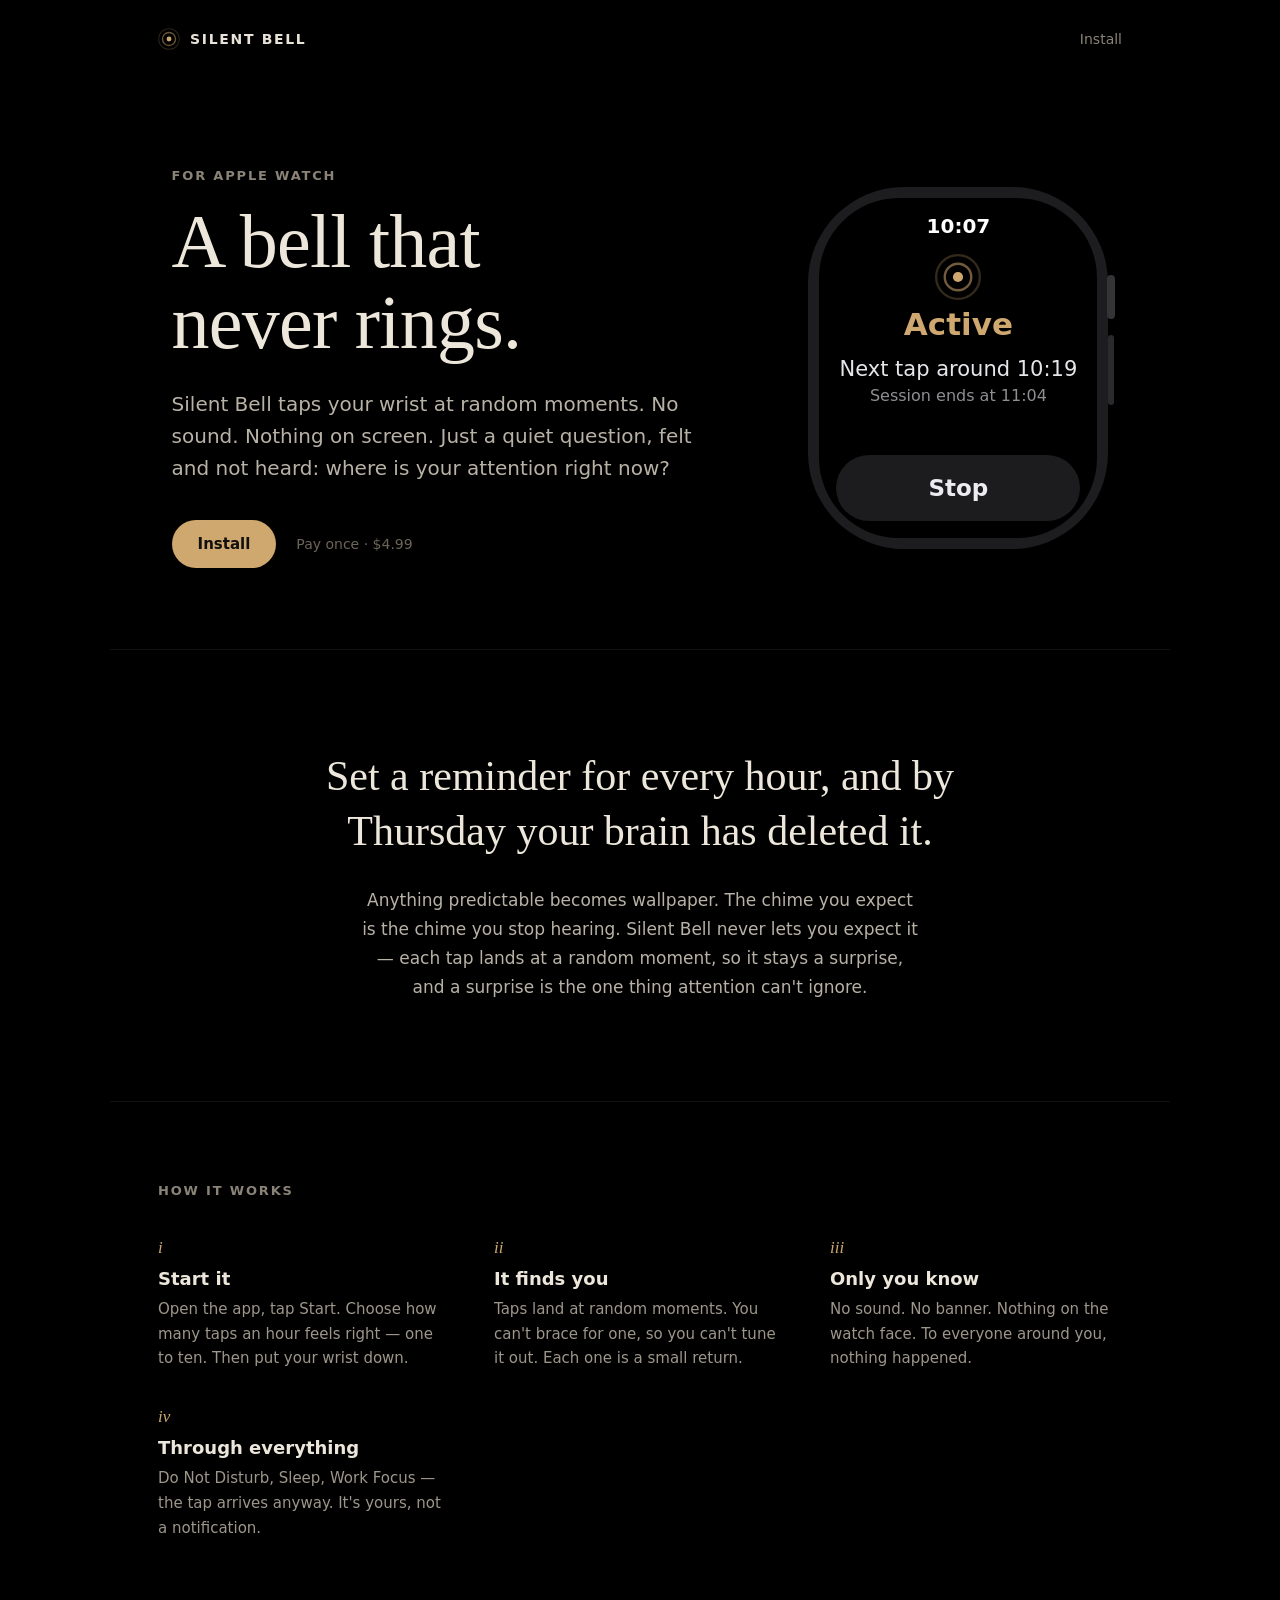
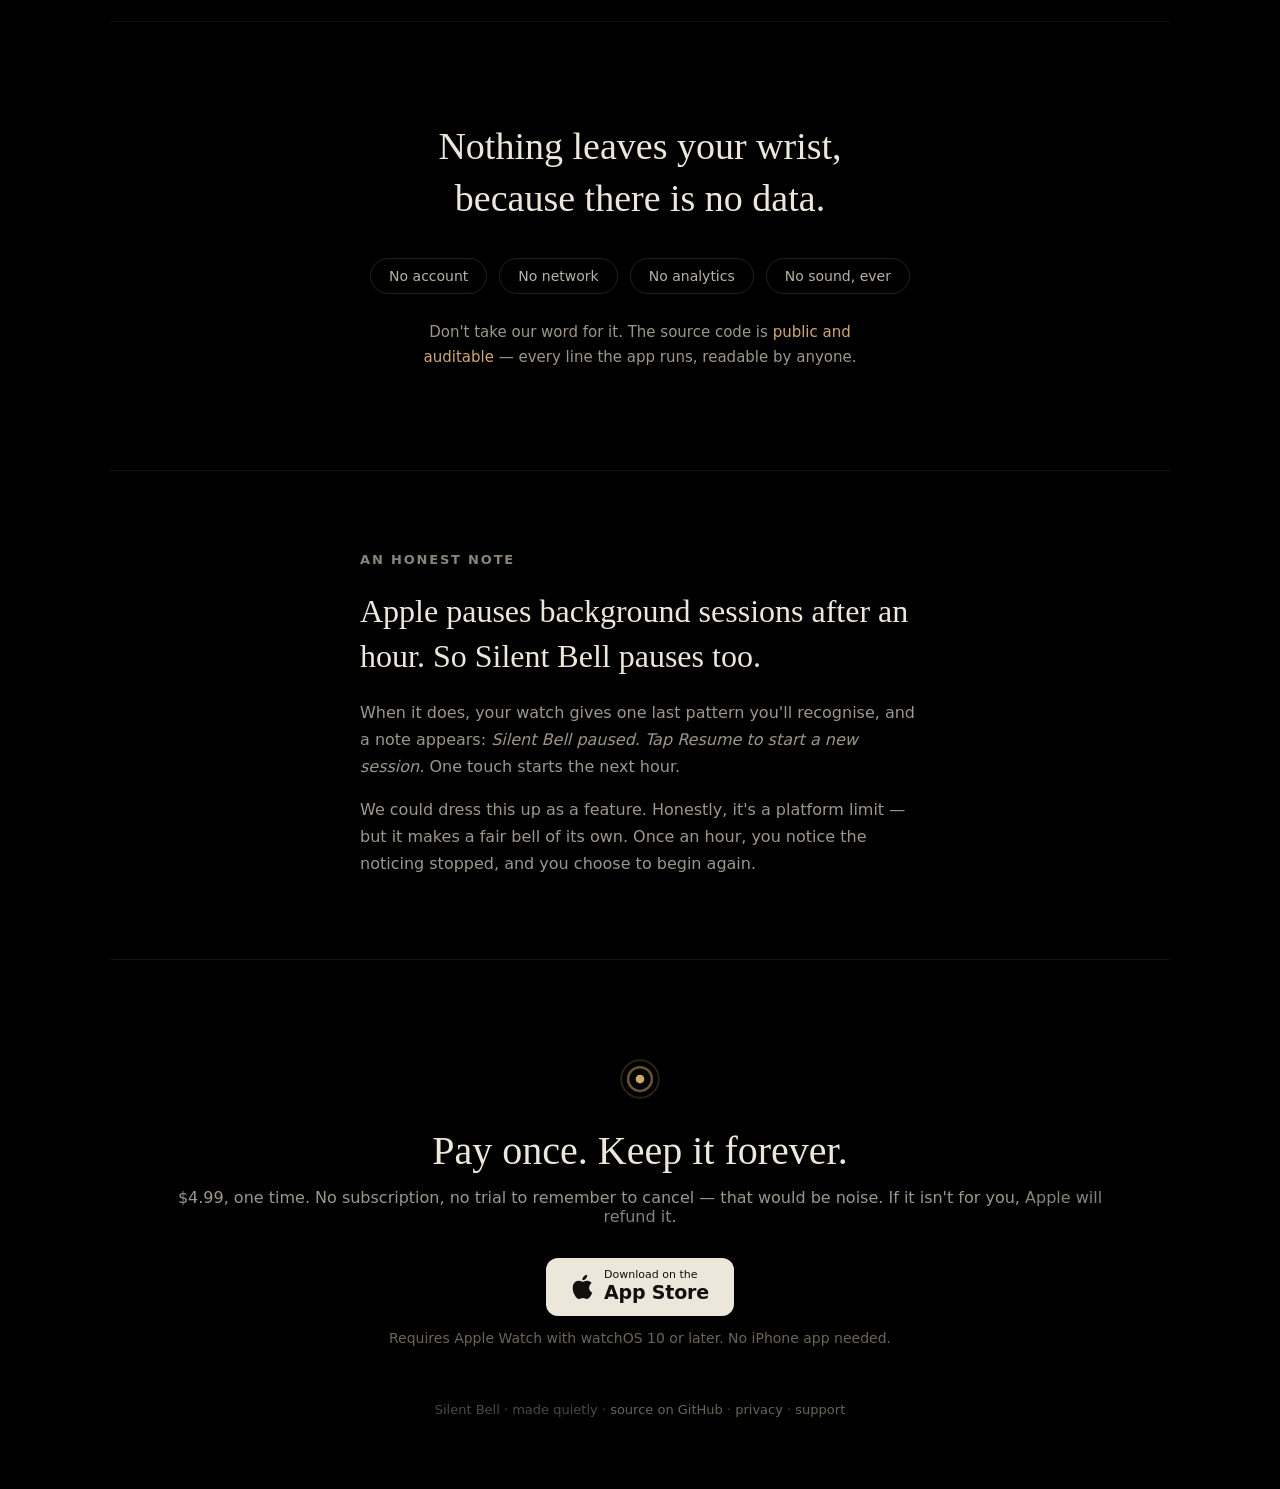
==== website/index.html @ d1b0d9ec "Present the app as shipping, and lead with Apple Watch Three changes to the landing page:  Lead with" ====
<!DOCTYPE html>
<html lang="en">
<head>
<meta charset="utf-8">
<meta name="viewport" content="width=device-width, initial-scale=1">
<title>Silent Bell — a bell that never rings, for Apple Watch</title>
<meta name="description" content="Silent Bell taps your wrist at random moments. No sound, nothing on screen — a quiet prompt to notice where your attention is. For Apple Watch. Pay once, $4.99.">
<link rel="canonical" href="https://silentbell.app/">

<!-- Social preview -->
<meta property="og:type" content="website">
<meta property="og:url" content="https://silentbell.app/">
<meta property="og:title" content="Silent Bell — a bell that never rings, for Apple Watch">
<meta property="og:description" content="Random, silent taps on your wrist. A mindfulness bell you feel instead of hear. For Apple Watch.">
<meta property="og:image" content="https://silentbell.app/og.png">
<meta name="twitter:card" content="summary_large_image">

<link rel="icon" href="favicon.svg" type="image/svg+xml">
<link rel="apple-touch-icon" href="apple-touch-icon.png">

<!-- Newsreader is self-hosted rather than loaded from Google Fonts: a page whose
     headline claim is "no network, no analytics" should not hand every visitor's
     IP address to a third party. -->
<link rel="stylesheet" href="fonts/newsreader.css">
<link rel="stylesheet" href="style.css">
</head>
<body>
<div style="min-height:100vh;background:#000;display:flex;flex-direction:column;align-items:center">

  <!-- Header -->
  <header class="wrap" style="padding:28px clamp(20px,5vw,48px);display:flex;align-items:center;justify-content:space-between">
    <div style="display:flex;align-items:center;gap:10px">
      <svg width="22" height="22" viewBox="0 0 64 64" aria-hidden="true">
        <circle cx="32" cy="32" r="7" fill="#CFA86F"></circle>
        <circle cx="32" cy="32" r="19" fill="none" stroke="#CFA86F" stroke-opacity="0.5" stroke-width="4"></circle>
        <circle cx="32" cy="32" r="30" fill="none" stroke="#CFA86F" stroke-opacity="0.2" stroke-width="3"></circle>
      </svg>
      <span style="font-size:14px;font-weight:600;letter-spacing:.12em;color:#E8E2D8">SILENT BELL</span>
    </div>
    <a href="https://apps.apple.com/app/id6795404742" style="font-size:14px;color:#8a8378">Install</a>
  </header>

  <!-- Hero -->
  <section class="wrap" style="padding:clamp(48px,10vh,110px) clamp(20px,5vw,48px) clamp(56px,9vh,96px);display:flex;flex-wrap:wrap;align-items:center;gap:clamp(40px,6vw,80px);justify-content:center">
    <div style="flex:1 1 380px;max-width:560px">
      <div class="eyebrow" style="margin-bottom:18px">FOR APPLE WATCH</div>
      <h1 style="margin:0;font-weight:300;font-size:clamp(42px,6.4vw,76px);line-height:1.06;letter-spacing:-0.01em;color:#EDE7DB;text-wrap:balance">A bell that never rings.</h1>
      <p style="margin:26px 0 0;font-size:clamp(17px,1.8vw,20px);line-height:1.6;max-width:44ch;color:#B8B2A6">Silent Bell taps your wrist at random moments. No sound. Nothing on screen. Just a quiet question, felt and not heard: where is your attention right now?</p>
      <div style="display:flex;align-items:center;gap:20px;margin-top:36px;flex-wrap:wrap">
        <a href="https://apps.apple.com/app/id6795404742" style="display:inline-flex;align-items:center;height:48px;padding:0 26px;border-radius:24px;background:#CFA86F;color:#12100e;font-size:15px;font-weight:600">Install</a>
        <span style="font-size:14px;color:#6b6558">Pay once · $4.99</span>
      </div>
    </div>

    <!-- Watch mockup. Text matches the shipping app exactly. -->
    <div style="flex:0 0 auto">
      <div style="position:relative;background:#1d1d20;border-radius:96px;padding:11px;box-shadow:0 30px 80px rgba(0,0,0,.7)">
        <div style="position:absolute;right:-7px;top:88px;width:8px;height:44px;border-radius:4px;background:#343437"></div>
        <div style="position:absolute;right:-6px;top:148px;width:6px;height:70px;border-radius:3px;background:#2a2a2d"></div>
        <div style="width:278px;height:340px;background:#000;border-radius:80px;overflow:hidden;display:flex;flex-direction:column;align-items:center;padding:16px 17px 17px;box-sizing:border-box">
          <div style="font-size:20px;font-weight:600;color:#fff">10:07</div>
          <svg width="50" height="50" viewBox="0 0 64 64" style="margin-top:14px" aria-hidden="true">
            <circle cx="32" cy="32" r="6.5" fill="#CFA86F"></circle>
            <circle cx="32" cy="32" r="17" fill="none" stroke="#CFA86F" stroke-opacity="0.55" stroke-width="3"></circle>
            <circle cx="32" cy="32" r="28" fill="none" stroke="#CFA86F" stroke-opacity="0.25" stroke-width="3"></circle>
          </svg>
          <div style="font-size:31px;font-weight:600;color:#CFA86F;margin-top:4px">Active</div>
          <div style="font-size:21px;color:#E5E5EA;margin-top:15px">Next tap around 10:19</div>
          <div style="font-size:16px;color:#8E8E93;margin-top:5px">Session ends at 11:04</div>
          <div style="flex:1"></div>
          <div style="width:100%;height:66px;border-radius:33px;background:#1C1C1E;color:#EBEBF0;display:flex;align-items:center;justify-content:center;font-size:23px;font-weight:600">Stop</div>
        </div>
      </div>
    </div>
  </section>

  <!-- The problem -->
  <section class="wrap rule" style="padding:clamp(64px,11vh,120px) clamp(20px,5vw,48px)">
    <div style="max-width:640px;margin:0 auto;text-align:center">
      <p class="serif" style="margin:0;font-weight:300;font-size:clamp(28px,3.6vw,42px);line-height:1.3;color:#EDE7DB;text-wrap:balance">Set a reminder for every hour, and by Thursday your brain has deleted it.</p>
      <p style="margin:28px auto 0;font-size:17px;line-height:1.7;max-width:52ch;color:#B8B2A6">Anything predictable becomes wallpaper. The chime you expect is the chime you stop hearing. Silent Bell never lets you expect it — each tap lands at a random moment, so it stays a surprise, and a surprise is the one thing attention can't ignore.</p>
    </div>
  </section>

  <!-- How it works -->
  <section class="wrap rule" style="padding:clamp(56px,9vh,100px) clamp(20px,5vw,48px)">
    <div class="eyebrow" style="margin-bottom:40px">HOW IT WORKS</div>
    <div style="display:grid;grid-template-columns:repeat(auto-fit,minmax(210px,1fr));gap:36px 44px">
      <div>
        <div class="beat-n">i</div>
        <div class="beat-t">Start it</div>
        <div class="beat-d">Open the app, tap Start. Choose how many taps an hour feels right — one to ten. Then put your wrist down.</div>
      </div>
      <div>
        <div class="beat-n">ii</div>
        <div class="beat-t">It finds you</div>
        <div class="beat-d">Taps land at random moments. You can't brace for one, so you can't tune it out. Each one is a small return.</div>
      </div>
      <div>
        <div class="beat-n">iii</div>
        <div class="beat-t">Only you know</div>
        <div class="beat-d">No sound. No banner. Nothing on the watch face. To everyone around you, nothing happened.</div>
      </div>
      <div>
        <div class="beat-n">iv</div>
        <div class="beat-t">Through everything</div>
        <div class="beat-d">Do Not Disturb, Sleep, Work Focus — the tap arrives anyway. It's yours, not a notification.</div>
      </div>
    </div>
  </section>

  <!-- Privacy -->
  <section class="wrap rule" style="padding:clamp(64px,11vh,120px) clamp(20px,5vw,48px)">
    <div style="max-width:620px;margin:0 auto;text-align:center">
      <p class="serif" style="margin:0;font-weight:300;font-size:clamp(26px,3.2vw,38px);line-height:1.35;color:#EDE7DB;text-wrap:balance">Nothing leaves your wrist, because there is no data.</p>
      <div style="display:flex;flex-wrap:wrap;justify-content:center;gap:12px;margin-top:34px">
        <span class="pill">No account</span>
        <span class="pill">No network</span>
        <span class="pill">No analytics</span>
        <span class="pill">No sound, ever</span>
      </div>
      <p style="margin:26px auto 0;font-size:15px;line-height:1.7;color:#9d968a;max-width:48ch">Don't take our word for it. The source code is <a href="https://github.com/jakublipinski/Silent-Bell">public and auditable</a> — every line the app runs, readable by anyone.</p>
    </div>
  </section>

  <!-- An honest note -->
  <section class="wrap rule" style="padding:clamp(56px,9vh,100px) clamp(20px,5vw,48px)">
    <div style="max-width:560px;margin:0 auto">
      <div class="eyebrow">AN HONEST NOTE</div>
      <p class="serif" style="margin:22px 0 0;font-weight:300;font-size:clamp(24px,2.8vw,32px);line-height:1.4;color:#EDE7DB">Apple pauses background sessions after an hour. So Silent Bell pauses too.</p>
      <p style="margin:20px 0 0;font-size:16px;line-height:1.7;color:#9d968a">When it does, your watch gives one last pattern you'll recognise, and a note appears: <em>Silent Bell paused. Tap Resume to start a new session.</em> One touch starts the next hour.</p>
      <p style="margin:16px 0 0;font-size:16px;line-height:1.7;color:#9d968a">We could dress this up as a feature. Honestly, it's a platform limit — but it makes a fair bell of its own. Once an hour, you notice the noticing stopped, and you choose to begin again.</p>
    </div>
  </section>

  <!-- Get it -->
  <section id="get" class="wrap rule" style="padding:clamp(64px,11vh,120px) clamp(20px,5vw,48px) clamp(48px,8vh,80px);text-align:center">
    <svg width="40" height="40" viewBox="0 0 64 64" aria-hidden="true">
      <circle cx="32" cy="32" r="7" fill="#CFA86F"></circle>
      <circle cx="32" cy="32" r="19" fill="none" stroke="#CFA86F" stroke-opacity="0.5" stroke-width="4"></circle>
      <circle cx="32" cy="32" r="30" fill="none" stroke="#CFA86F" stroke-opacity="0.2" stroke-width="3"></circle>
    </svg>
    <p class="serif" style="margin:24px 0 0;font-weight:300;font-size:clamp(28px,3.4vw,40px);color:#EDE7DB">Pay once. Keep it forever.</p>
    <p style="margin:14px 0 0;font-size:16px;color:#9d968a">$4.99, one time. No subscription, no trial to remember to cancel — that would be noise. If it isn't for you, <a href="support.html#refund" style="color:#8a8378">Apple will refund it</a>.</p>
    <div style="display:flex;flex-direction:column;align-items:center;gap:14px;margin-top:32px">
      <a href="https://apps.apple.com/app/id6795404742" aria-label="Download on the App Store" style="display:inline-flex;align-items:center;gap:11px;height:56px;padding:0 24px;border-radius:12px;background:#EDE7DB;color:#12100e;border:1px solid rgba(232,226,216,.10)">
        <svg width="22" height="26" viewBox="0 0 22 26" aria-hidden="true"><path d="M18.1 13.7c0-3 2.5-4.5 2.6-4.6-1.4-2.1-3.6-2.4-4.4-2.4-1.9-.2-3.7 1.1-4.6 1.1-.9 0-2.4-1.1-4-1-2 0-3.9 1.2-5 3-2.1 3.7-.5 9.1 1.5 12.1 1 1.5 2.2 3.1 3.8 3 1.5-.1 2.1-1 3.9-1s2.3 1 4 1c1.6 0 2.7-1.5 3.7-2.9 1.2-1.7 1.6-3.3 1.7-3.4-.1-.1-3.2-1.3-3.2-4.9zM15 4.6c.8-1 1.4-2.4 1.2-3.8-1.2 0-2.7.8-3.5 1.8-.8.9-1.5 2.3-1.3 3.7 1.4.1 2.8-.7 3.6-1.7z" fill="#12100e"></path></svg>
        <span style="display:flex;flex-direction:column;align-items:flex-start;line-height:1.15"><span style="font-size:11px">Download on the</span><span style="font-size:19px;font-weight:600;letter-spacing:-.01em">App Store</span></span>
      </a>
      <span style="font-size:14px;color:#6b6558">Requires Apple Watch with watchOS 10 or later. No iPhone app needed.</span>
    </div>
    <p style="margin:56px 0 0;font-size:13px;color:#4f4a41">
      Silent Bell · made quietly ·
      <a href="https://github.com/jakublipinski/Silent-Bell" style="color:#6b6558">source on GitHub</a> ·
      <a href="privacy.html" style="color:#6b6558">privacy</a> ·
      <a href="support.html" style="color:#6b6558">support</a>
    </p>
  </section>

</div>
</body>
</html>
---- website/fonts/newsreader.css ----
@font-face {
  font-family: 'Newsreader';
  font-style: italic;
  font-weight: 300 400;
  font-display: swap;
  src: url(fonts/newsreader-italic.woff2) format('woff2');
  unicode-range: U+0000-00FF, U+0131, U+0152-0153, U+02BB-02BC, U+02C6, U+02DA, U+02DC, U+0304, U+0308, U+0329, U+2000-206F, U+20AC, U+2122, U+2191, U+2193, U+2212, U+2215, U+FEFF, U+FFFD;
}
@font-face {
  font-family: 'Newsreader';
  font-style: normal;
  font-weight: 300 500;
  font-display: swap;
  src: url(fonts/newsreader-normal.woff2) format('woff2');
  unicode-range: U+0000-00FF, U+0131, U+0152-0153, U+02BB-02BC, U+02C6, U+02DA, U+02DC, U+0304, U+0308, U+0329, U+2000-206F, U+20AC, U+2122, U+2191, U+2193, U+2212, U+2215, U+FEFF, U+FFFD;
}
---- website/style.css ----
/* Silent Bell — shared styles.
   Newsreader is self-hosted (see fonts/newsreader.css): a site whose claim is
   "no network, no analytics" should not hand every visitor's IP to a third party.
   This stylesheet plus that font file are the only assets the pages request. */

body {
  margin: 0;
  background: #000;
  font-family: -apple-system, 'Helvetica Neue', system-ui, sans-serif;
  color: #B8B2A6;
  -webkit-font-smoothing: antialiased;
}
a { color: #CFA86F; text-decoration: none; }
a:hover { color: #E0BD88; }
::selection { background: rgba(207,168,111,.25); }
:focus-visible { outline: 2px solid #CFA86F; outline-offset: 3px; border-radius: 4px; }

h1, .serif { font-family: 'Newsreader', ui-serif, Georgia, serif; }
.rule { border-top: 1px solid rgba(232,226,216,.08); }
.wrap { width: 100%; max-width: 1060px; box-sizing: border-box; }
.pill {
  font-size: 14px; color: #B8B2A6;
  border: 1px solid rgba(232,226,216,.14);
  border-radius: 20px; padding: 9px 18px;
}
.eyebrow { font-size: 13px; font-weight: 600; letter-spacing: .14em; color: #8a8378; }
.beat-n { font-family: 'Newsreader', ui-serif, Georgia, serif; font-style: italic; font-size: 17px; color: #CFA86F; }
.beat-t { font-size: 18px; font-weight: 600; color: #EDE7DB; margin-top: 10px; }
.beat-d { font-size: 15px; line-height: 1.65; color: #9d968a; margin-top: 8px; }

/* Text pages (privacy, support) */
.prose { max-width: 62ch; margin: 0 auto; padding: 0 clamp(20px,5vw,48px) clamp(64px,10vh,110px); }
.prose h1 {
  font-weight: 300; font-size: clamp(34px,5vw,52px); line-height: 1.1;
  color: #EDE7DB; margin: clamp(24px,5vh,48px) 0 0;
}
.prose h2 {
  font-size: 17px; font-weight: 600; color: #EDE7DB;
  margin: 38px 0 0;
  /* Linked-to headings (e.g. support.html#refund) shouldn't sit flush
     against the top of the viewport. */
  scroll-margin-top: 24px;
}
.prose p, .prose li { font-size: 16px; line-height: 1.7; color: #B8B2A6; }
.prose p { margin: 14px 0 0; }
.prose ul, .prose ol { margin: 12px 0 0; padding-left: 20px; }
.prose li { margin: 6px 0; }
.prose .lede { font-size: 19px; color: #EDE7DB; margin-top: 20px; }
.prose .meta { font-size: 13px; color: #4f4a41; margin-top: 48px; }
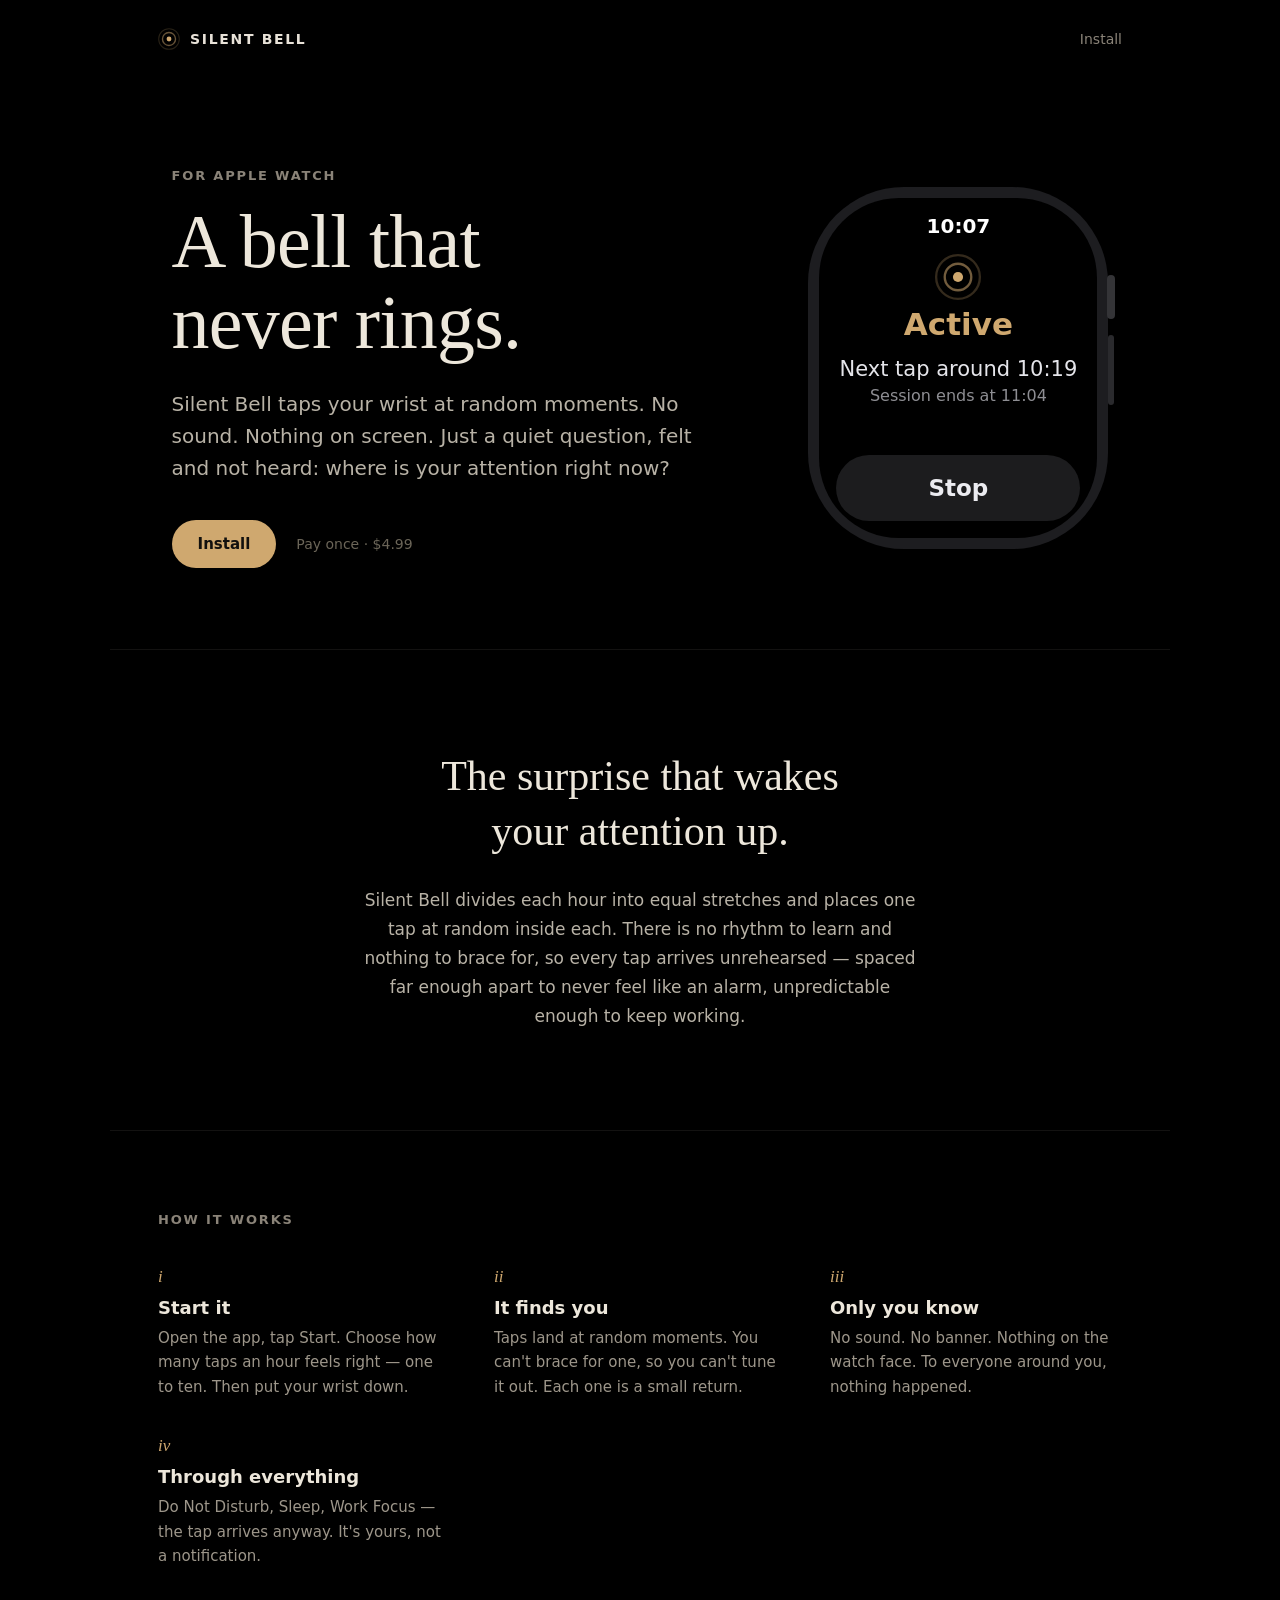
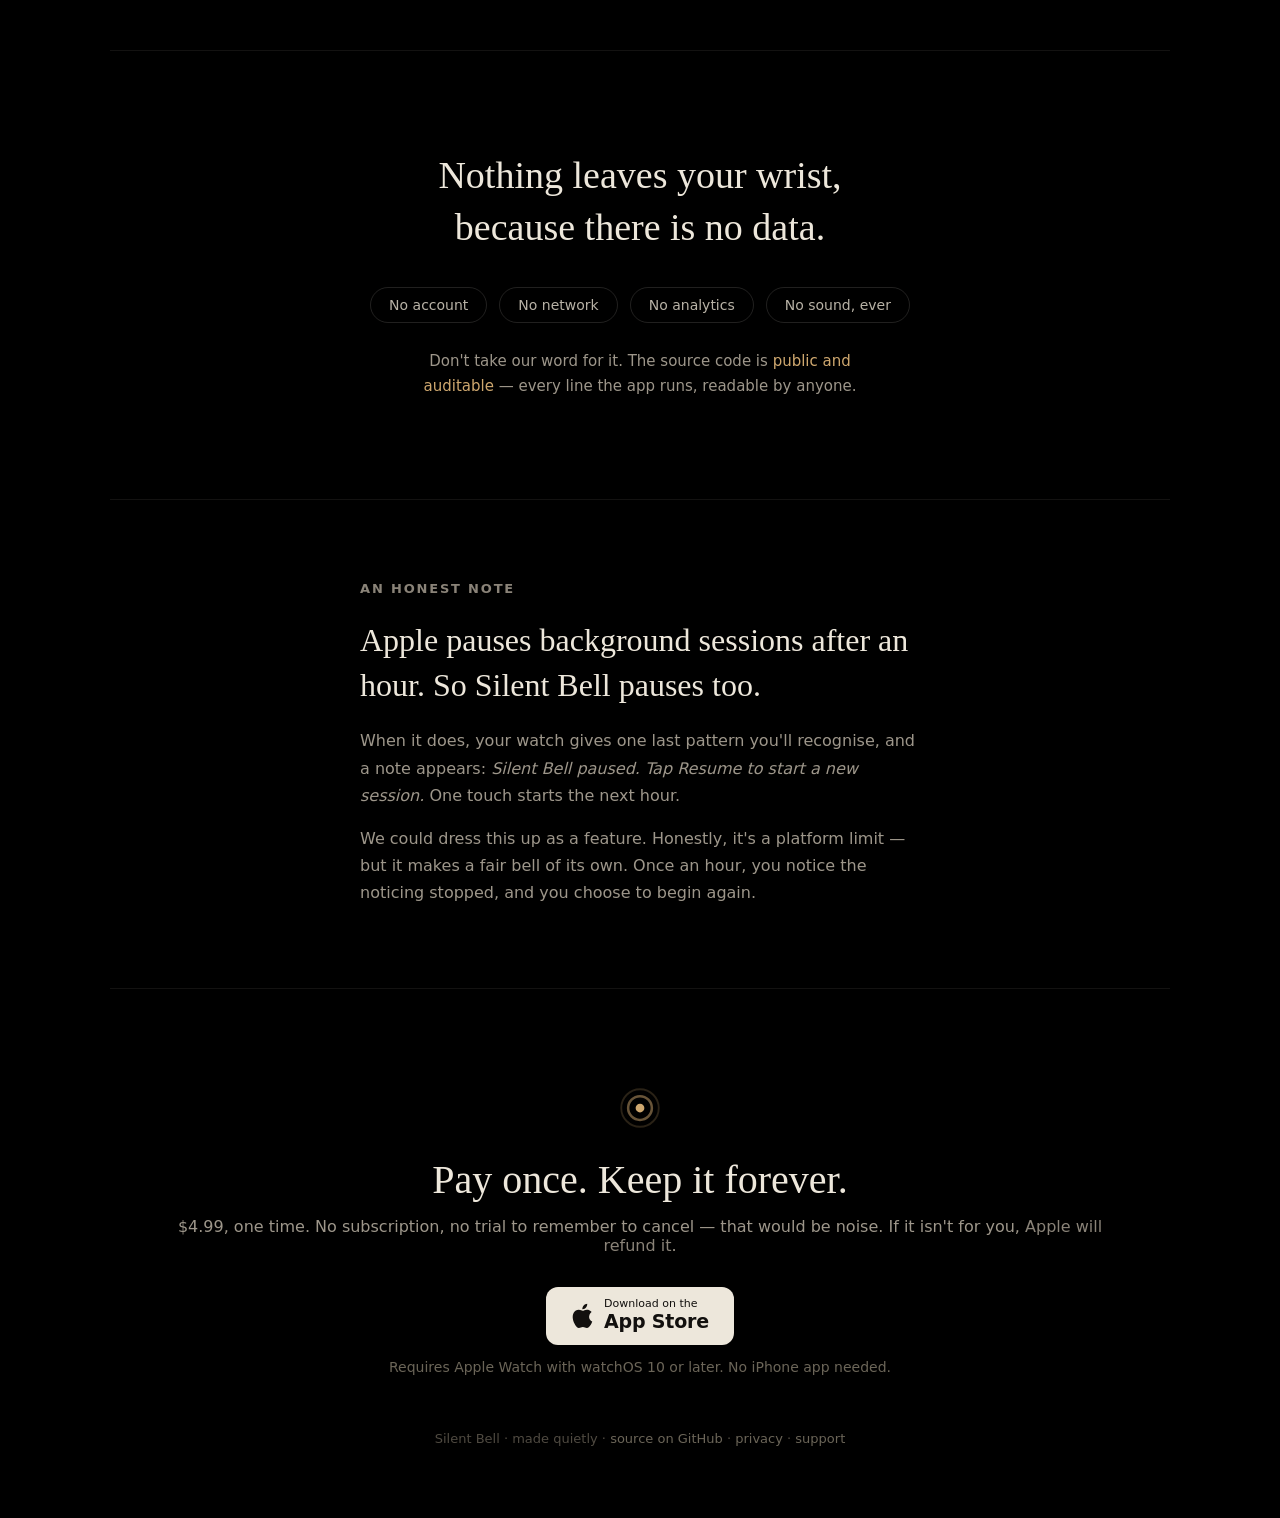
==== commit 2ee27be2: "Lead the randomness section with what the app does, not what fails The section's headline is the sec" ====
--- a/website/index.html
+++ b/website/index.html
@@ -74,11 +74,11 @@
     </div>
   </section>
 
-  <!-- The problem -->
+  <!-- Why random -->
   <section class="wrap rule" style="padding:clamp(64px,11vh,120px) clamp(20px,5vw,48px)">
     <div style="max-width:640px;margin:0 auto;text-align:center">
-      <p class="serif" style="margin:0;font-weight:300;font-size:clamp(28px,3.6vw,42px);line-height:1.3;color:#EDE7DB;text-wrap:balance">Set a reminder for every hour, and by Thursday your brain has deleted it.</p>
-      <p style="margin:28px auto 0;font-size:17px;line-height:1.7;max-width:52ch;color:#B8B2A6">Anything predictable becomes wallpaper. The chime you expect is the chime you stop hearing. Silent Bell never lets you expect it — each tap lands at a random moment, so it stays a surprise, and a surprise is the one thing attention can't ignore.</p>
+      <p class="serif" style="margin:0;font-weight:300;font-size:clamp(28px,3.6vw,42px);line-height:1.3;color:#EDE7DB;text-wrap:balance">The surprise that wakes your attention up.</p>
+      <p style="margin:28px auto 0;font-size:17px;line-height:1.7;max-width:52ch;color:#B8B2A6">Silent Bell divides each hour into equal stretches and places one tap at random inside each. There is no rhythm to learn and nothing to brace for, so every tap arrives unrehearsed — spaced far enough apart to never feel like an alarm, unpredictable enough to keep working.</p>
     </div>
   </section>
 
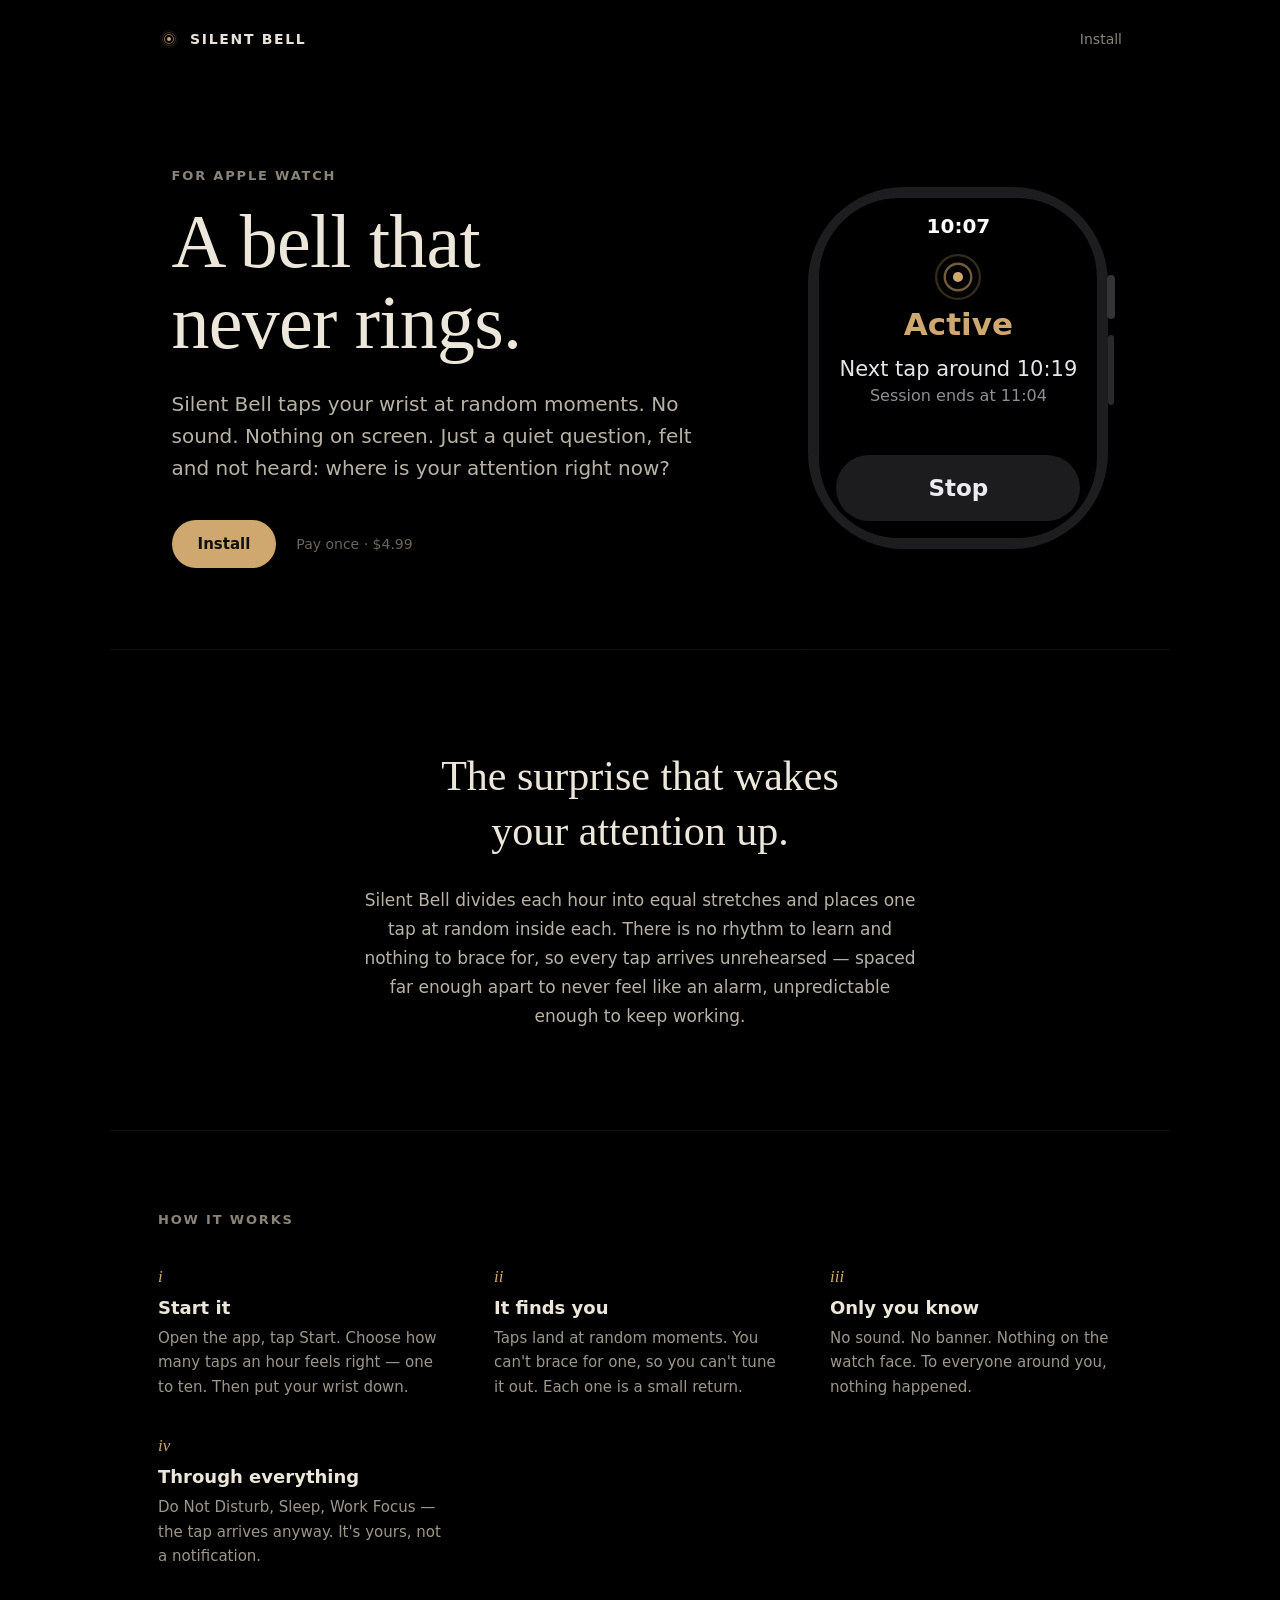
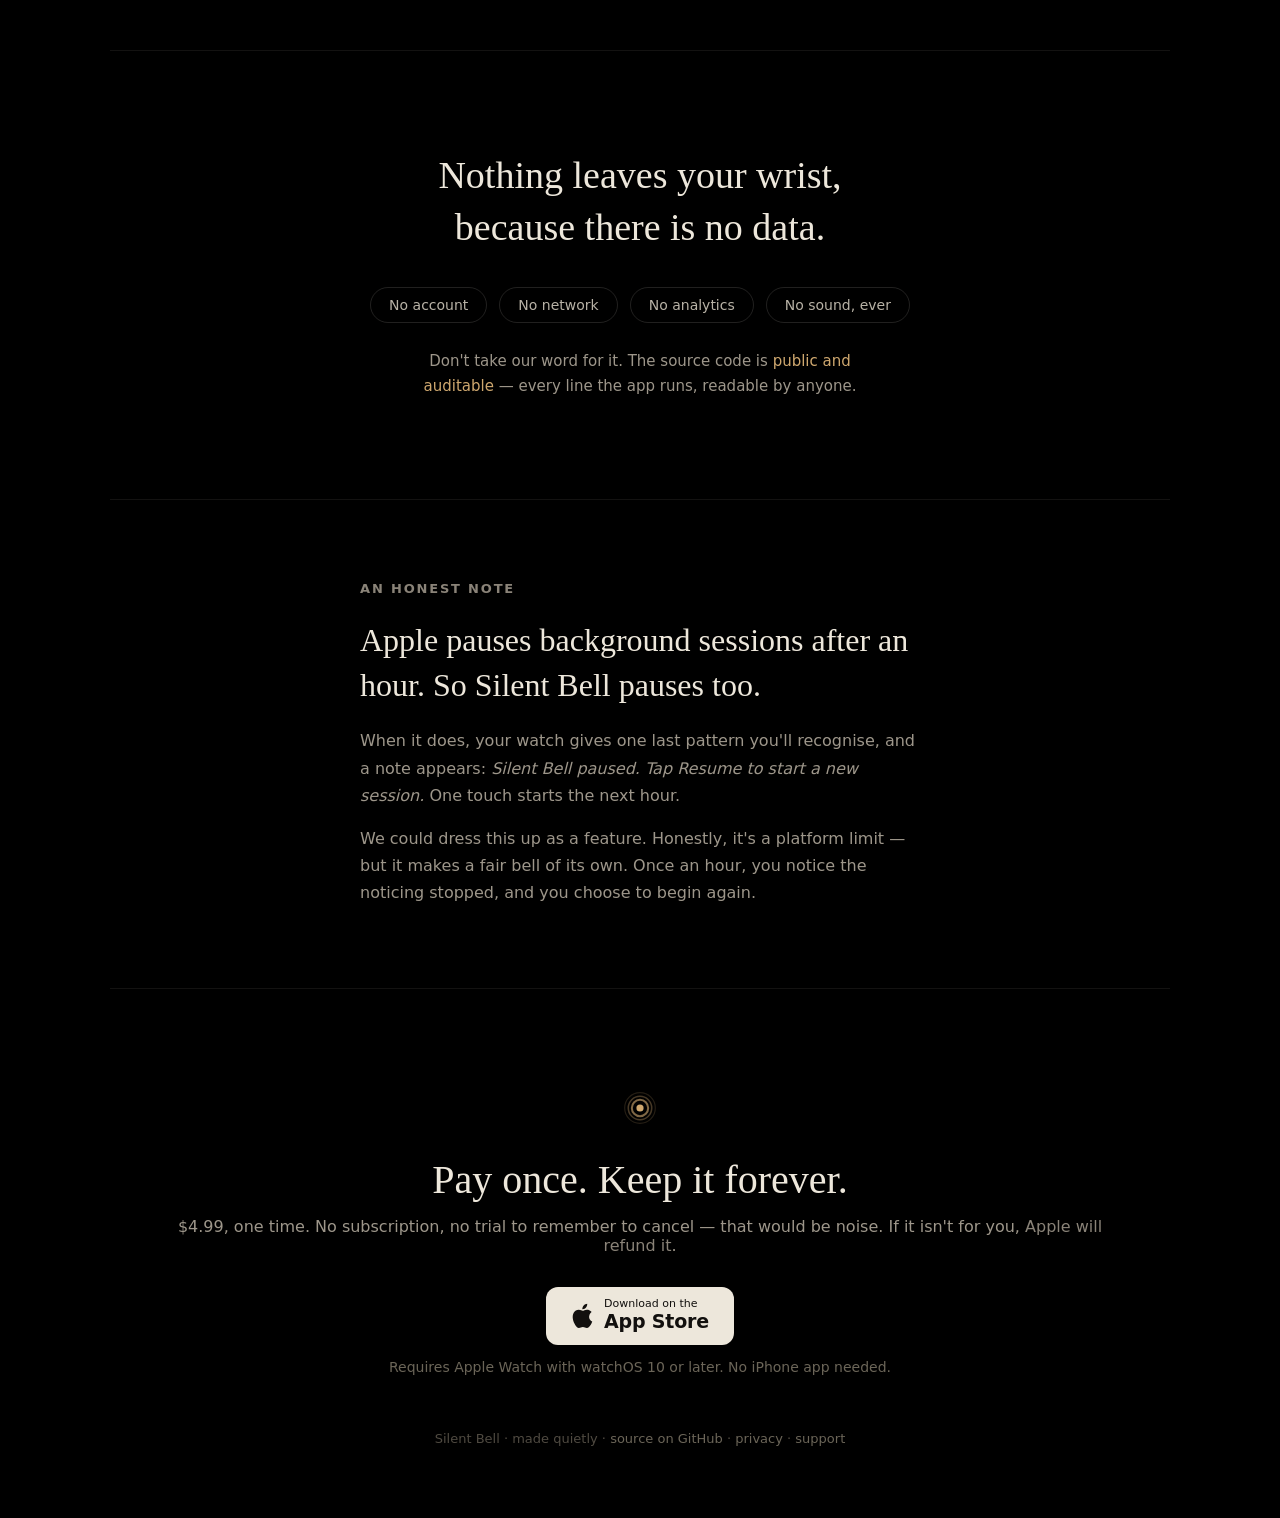
==== commit 81ac91fb: "Redraw the app icon with depth, and match it across the site App Review rejected twice under 2.3.8, " ====
--- a/website/index.html
+++ b/website/index.html
@@ -31,9 +31,10 @@
   <header class="wrap" style="padding:28px clamp(20px,5vw,48px);display:flex;align-items:center;justify-content:space-between">
     <div style="display:flex;align-items:center;gap:10px">
       <svg width="22" height="22" viewBox="0 0 64 64" aria-hidden="true">
-        <circle cx="32" cy="32" r="7" fill="#CFA86F"></circle>
-        <circle cx="32" cy="32" r="19" fill="none" stroke="#CFA86F" stroke-opacity="0.5" stroke-width="4"></circle>
-        <circle cx="32" cy="32" r="30" fill="none" stroke="#CFA86F" stroke-opacity="0.2" stroke-width="3"></circle>
+        <circle cx="32" cy="32" r="24.5" fill="none" stroke="#CFA86F" stroke-opacity="0.18" stroke-width="1.88"></circle>
+        <circle cx="32" cy="32" r="18.75" fill="none" stroke="#CFA86F" stroke-opacity="0.34" stroke-width="2.5"></circle>
+        <circle cx="32" cy="32" r="13.1" fill="none" stroke="#CFA86F" stroke-opacity="0.62" stroke-width="3.25"></circle>
+        <circle cx="32" cy="32" r="5.75" fill="#CFA86F"></circle>
       </svg>
       <span style="font-size:14px;font-weight:600;letter-spacing:.12em;color:#E8E2D8">SILENT BELL</span>
     </div>
@@ -136,9 +137,10 @@
   <!-- Get it -->
   <section id="get" class="wrap rule" style="padding:clamp(64px,11vh,120px) clamp(20px,5vw,48px) clamp(48px,8vh,80px);text-align:center">
     <svg width="40" height="40" viewBox="0 0 64 64" aria-hidden="true">
-      <circle cx="32" cy="32" r="7" fill="#CFA86F"></circle>
-      <circle cx="32" cy="32" r="19" fill="none" stroke="#CFA86F" stroke-opacity="0.5" stroke-width="4"></circle>
-      <circle cx="32" cy="32" r="30" fill="none" stroke="#CFA86F" stroke-opacity="0.2" stroke-width="3"></circle>
+      <circle cx="32" cy="32" r="24.5" fill="none" stroke="#CFA86F" stroke-opacity="0.18" stroke-width="1.88"></circle>
+      <circle cx="32" cy="32" r="18.75" fill="none" stroke="#CFA86F" stroke-opacity="0.34" stroke-width="2.5"></circle>
+      <circle cx="32" cy="32" r="13.1" fill="none" stroke="#CFA86F" stroke-opacity="0.62" stroke-width="3.25"></circle>
+      <circle cx="32" cy="32" r="5.75" fill="#CFA86F"></circle>
     </svg>
     <p class="serif" style="margin:24px 0 0;font-weight:300;font-size:clamp(28px,3.4vw,40px);color:#EDE7DB">Pay once. Keep it forever.</p>
     <p style="margin:14px 0 0;font-size:16px;color:#9d968a">$4.99, one time. No subscription, no trial to remember to cancel — that would be noise. If it isn't for you, <a href="support.html#refund" style="color:#8a8378">Apple will refund it</a>.</p>
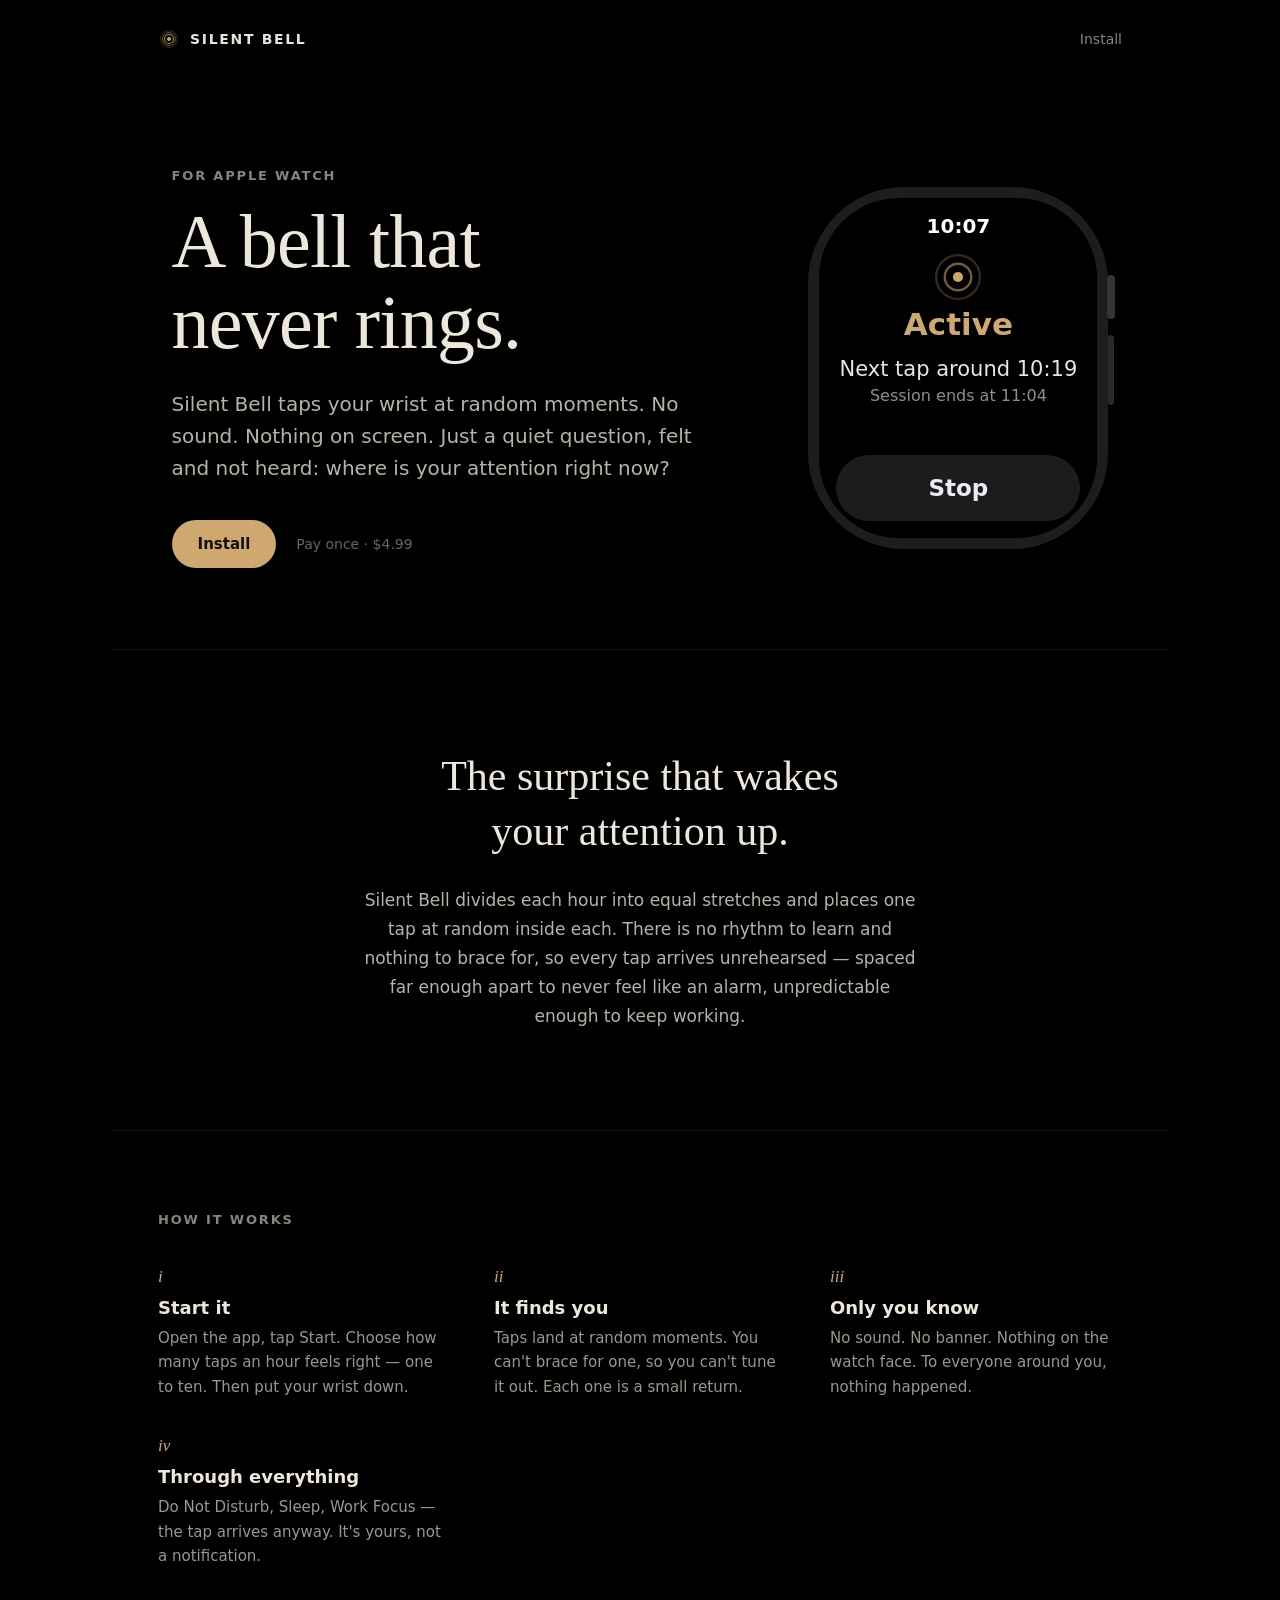
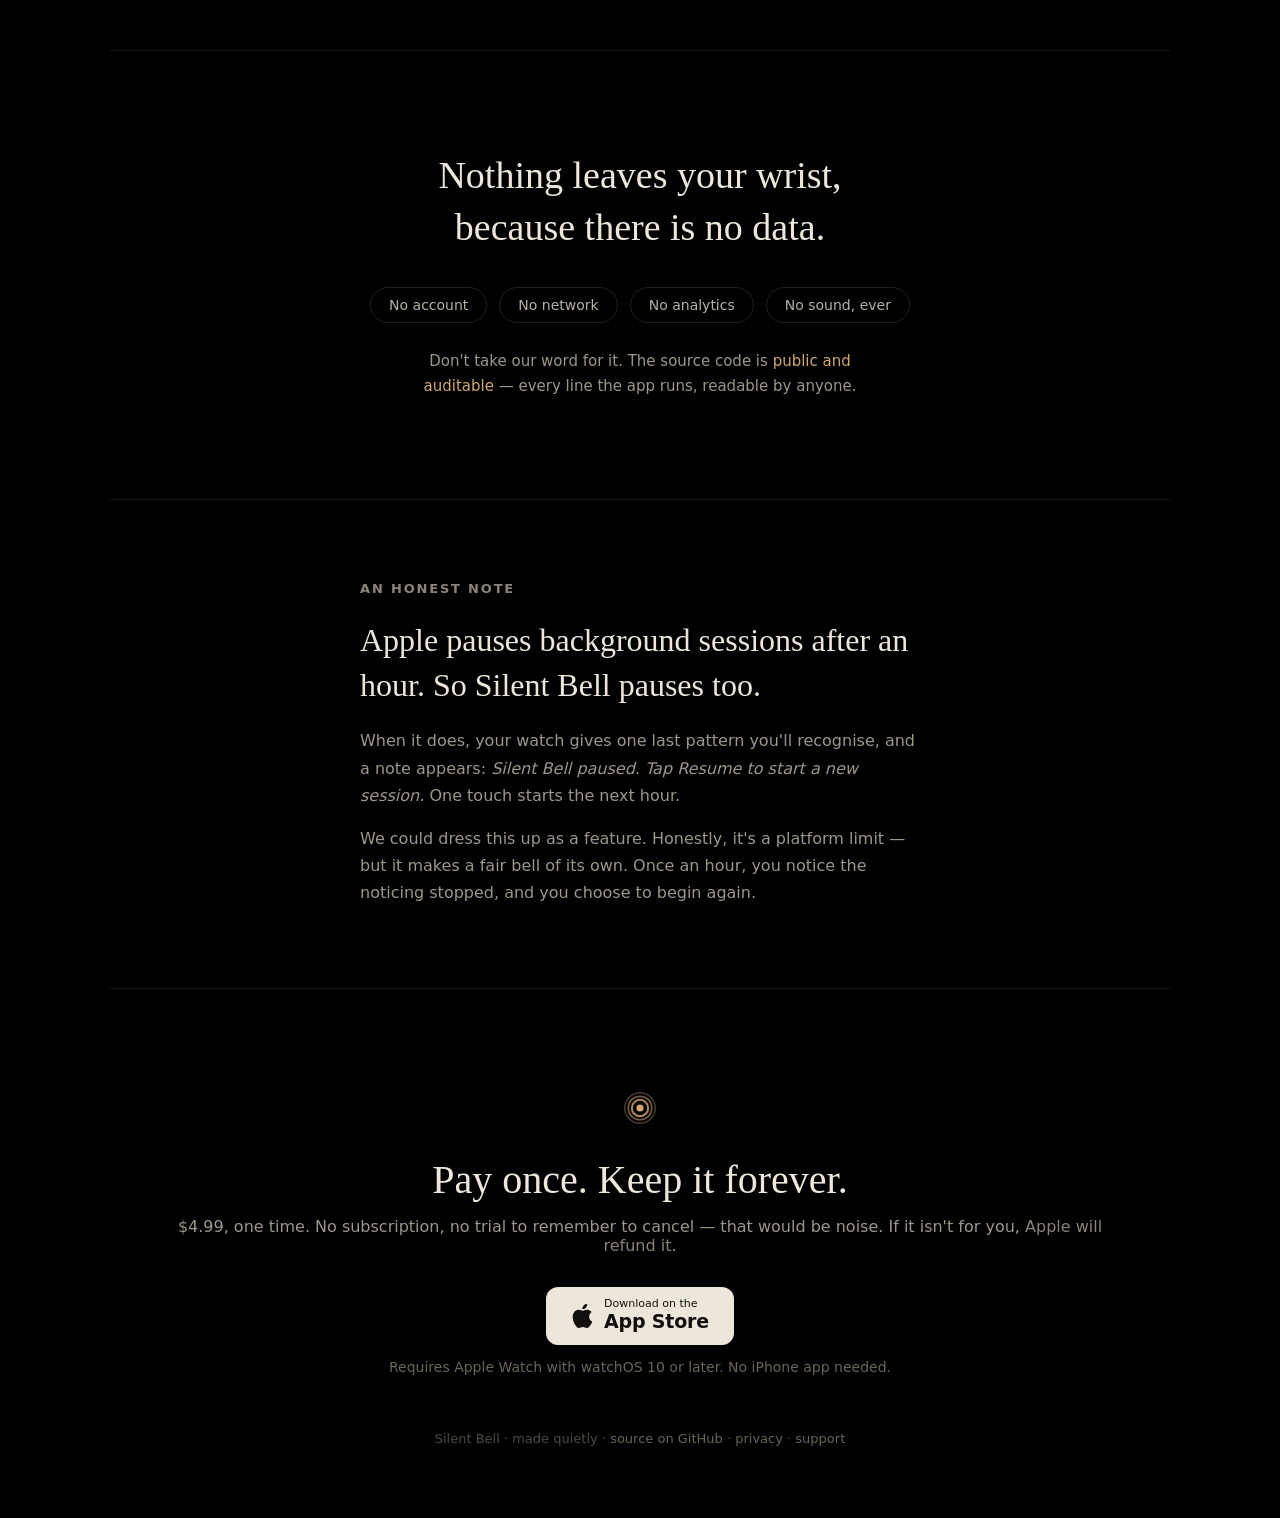
==== commit b29bc755: "Strengthen the icon's outer rings so all three survive downscaling The falloff was tuned by eye at 1" ====
--- a/website/index.html
+++ b/website/index.html
@@ -31,9 +31,9 @@
   <header class="wrap" style="padding:28px clamp(20px,5vw,48px);display:flex;align-items:center;justify-content:space-between">
     <div style="display:flex;align-items:center;gap:10px">
       <svg width="22" height="22" viewBox="0 0 64 64" aria-hidden="true">
-        <circle cx="32" cy="32" r="24.5" fill="none" stroke="#CFA86F" stroke-opacity="0.18" stroke-width="1.88"></circle>
-        <circle cx="32" cy="32" r="18.75" fill="none" stroke="#CFA86F" stroke-opacity="0.34" stroke-width="2.5"></circle>
-        <circle cx="32" cy="32" r="13.1" fill="none" stroke="#CFA86F" stroke-opacity="0.62" stroke-width="3.25"></circle>
+        <circle cx="32" cy="32" r="24.5" fill="none" stroke="#CFA86F" stroke-opacity="0.36" stroke-width="2.24"></circle>
+        <circle cx="32" cy="32" r="18.75" fill="none" stroke="#CFA86F" stroke-opacity="0.55" stroke-width="2.75"></circle>
+        <circle cx="32" cy="32" r="13.1" fill="none" stroke="#CFA86F" stroke-opacity="0.80" stroke-width="3.33"></circle>
         <circle cx="32" cy="32" r="5.75" fill="#CFA86F"></circle>
       </svg>
       <span style="font-size:14px;font-weight:600;letter-spacing:.12em;color:#E8E2D8">SILENT BELL</span>
@@ -137,9 +137,9 @@
   <!-- Get it -->
   <section id="get" class="wrap rule" style="padding:clamp(64px,11vh,120px) clamp(20px,5vw,48px) clamp(48px,8vh,80px);text-align:center">
     <svg width="40" height="40" viewBox="0 0 64 64" aria-hidden="true">
-      <circle cx="32" cy="32" r="24.5" fill="none" stroke="#CFA86F" stroke-opacity="0.18" stroke-width="1.88"></circle>
-      <circle cx="32" cy="32" r="18.75" fill="none" stroke="#CFA86F" stroke-opacity="0.34" stroke-width="2.5"></circle>
-      <circle cx="32" cy="32" r="13.1" fill="none" stroke="#CFA86F" stroke-opacity="0.62" stroke-width="3.25"></circle>
+      <circle cx="32" cy="32" r="24.5" fill="none" stroke="#CFA86F" stroke-opacity="0.36" stroke-width="2.24"></circle>
+      <circle cx="32" cy="32" r="18.75" fill="none" stroke="#CFA86F" stroke-opacity="0.55" stroke-width="2.75"></circle>
+      <circle cx="32" cy="32" r="13.1" fill="none" stroke="#CFA86F" stroke-opacity="0.80" stroke-width="3.33"></circle>
       <circle cx="32" cy="32" r="5.75" fill="#CFA86F"></circle>
     </svg>
     <p class="serif" style="margin:24px 0 0;font-weight:300;font-size:clamp(28px,3.4vw,40px);color:#EDE7DB">Pay once. Keep it forever.</p>
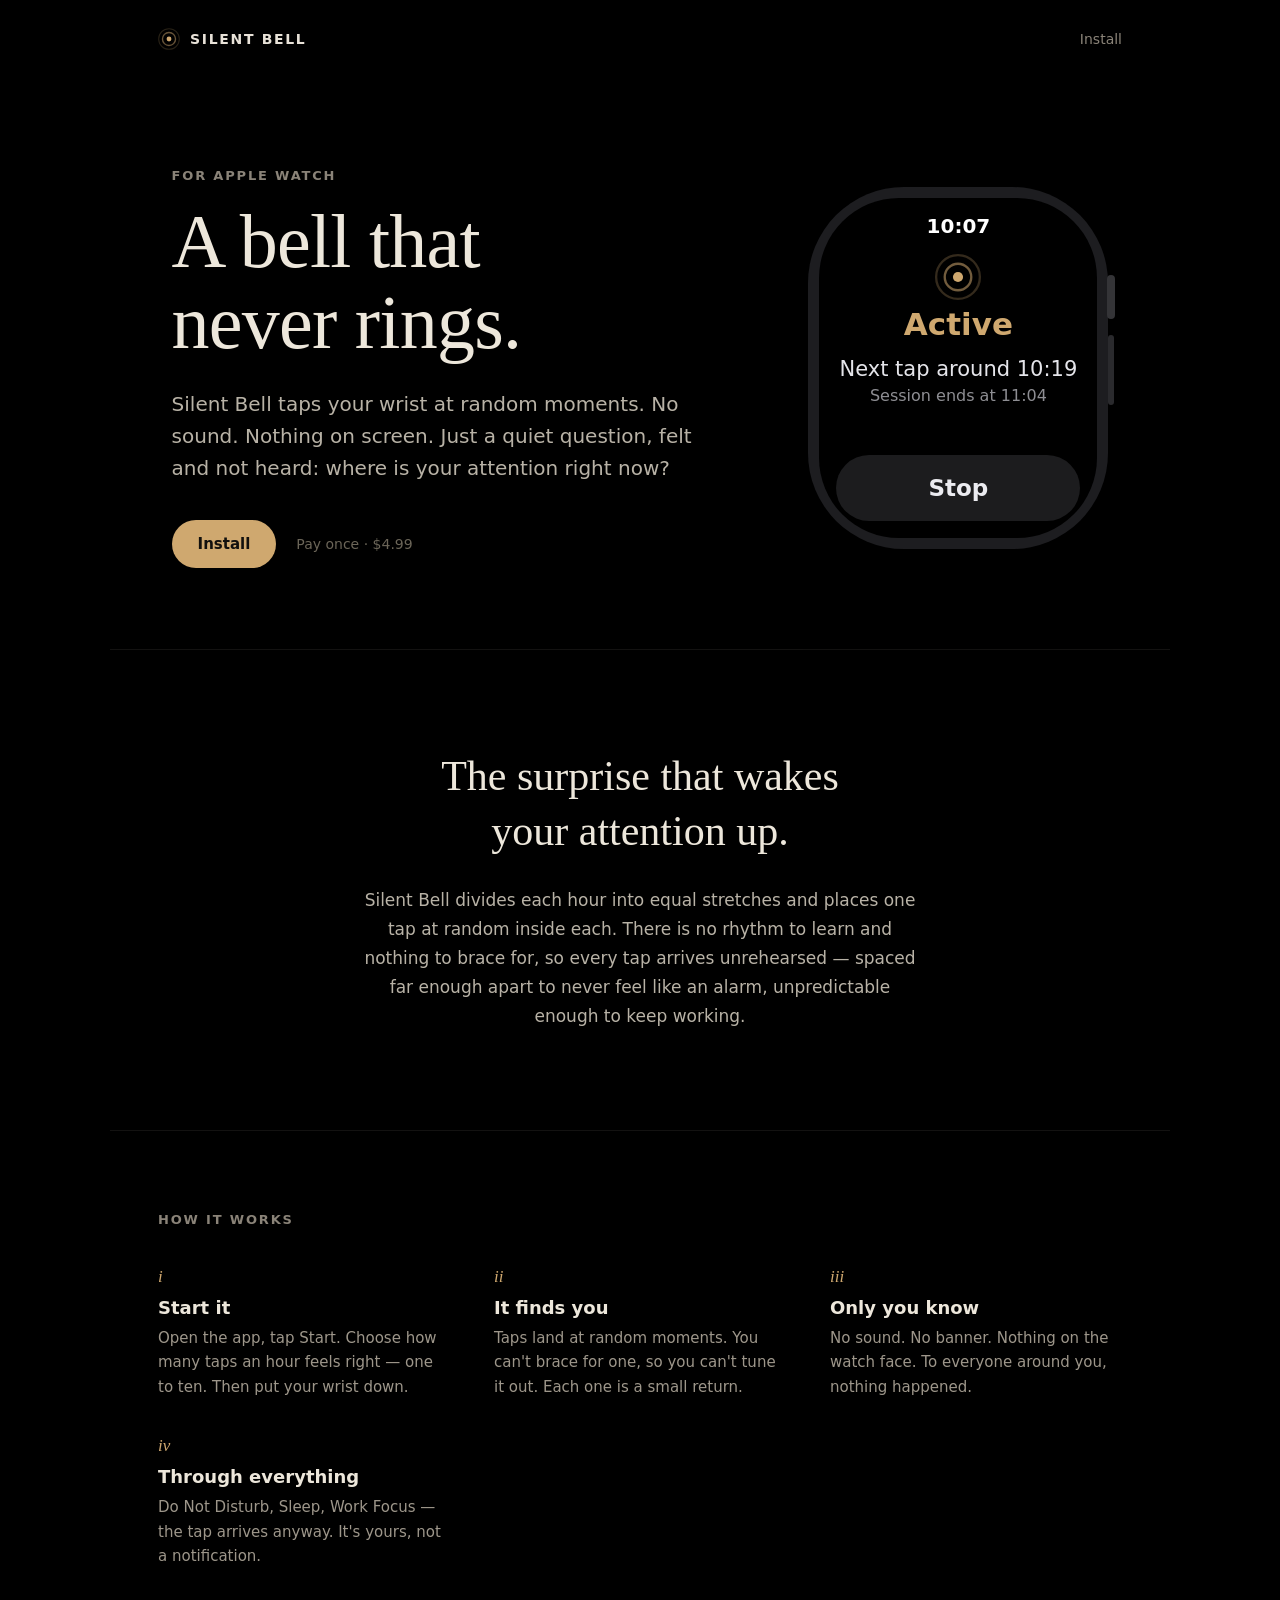
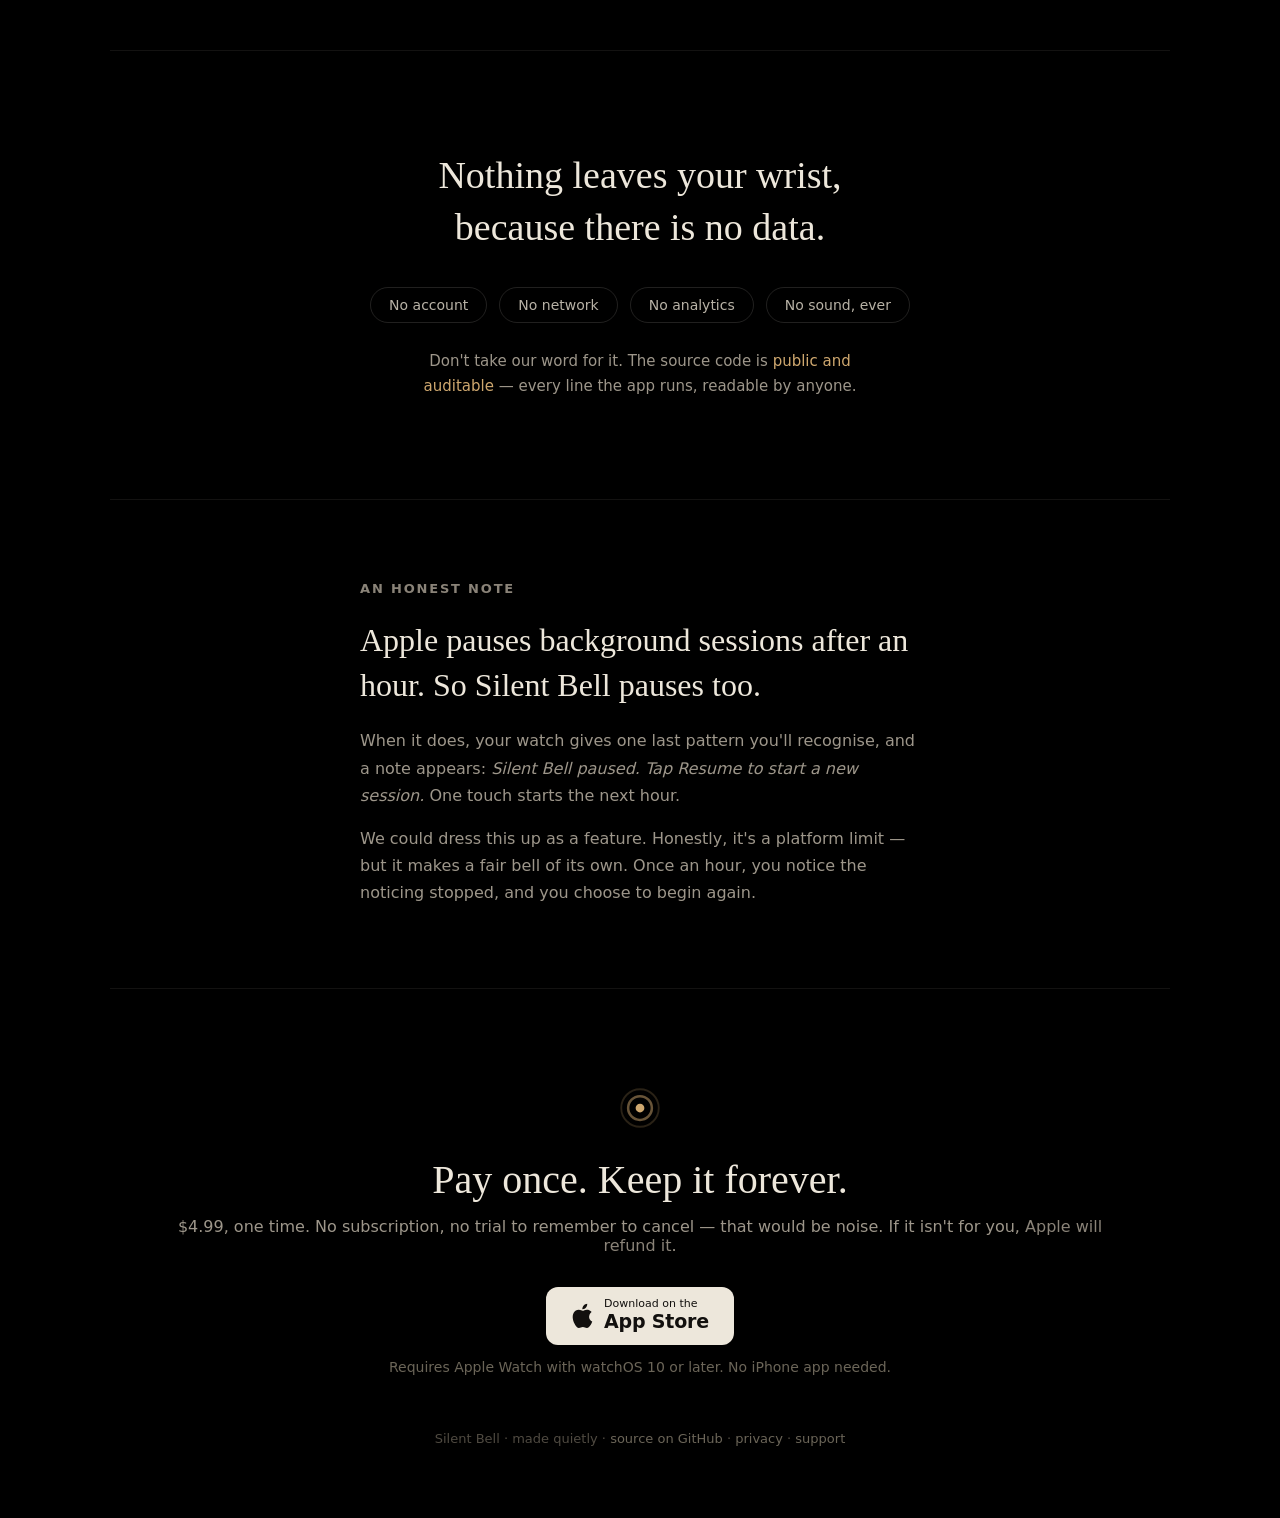
==== commit 882aacf7: "Put the mark on a sand field — the icon Apple can see Three rejection rounds were one issue wearing " ====
--- a/website/index.html
+++ b/website/index.html
@@ -31,10 +31,9 @@
   <header class="wrap" style="padding:28px clamp(20px,5vw,48px);display:flex;align-items:center;justify-content:space-between">
     <div style="display:flex;align-items:center;gap:10px">
       <svg width="22" height="22" viewBox="0 0 64 64" aria-hidden="true">
-        <circle cx="32" cy="32" r="24.5" fill="none" stroke="#CFA86F" stroke-opacity="0.36" stroke-width="2.24"></circle>
-        <circle cx="32" cy="32" r="18.75" fill="none" stroke="#CFA86F" stroke-opacity="0.55" stroke-width="2.75"></circle>
-        <circle cx="32" cy="32" r="13.1" fill="none" stroke="#CFA86F" stroke-opacity="0.80" stroke-width="3.33"></circle>
-        <circle cx="32" cy="32" r="5.75" fill="#CFA86F"></circle>
+        <circle cx="32" cy="32" r="7" fill="#CFA86F"></circle>
+        <circle cx="32" cy="32" r="19" fill="none" stroke="#CFA86F" stroke-opacity="0.5" stroke-width="4"></circle>
+        <circle cx="32" cy="32" r="30" fill="none" stroke="#CFA86F" stroke-opacity="0.2" stroke-width="3"></circle>
       </svg>
       <span style="font-size:14px;font-weight:600;letter-spacing:.12em;color:#E8E2D8">SILENT BELL</span>
     </div>
@@ -137,10 +136,9 @@
   <!-- Get it -->
   <section id="get" class="wrap rule" style="padding:clamp(64px,11vh,120px) clamp(20px,5vw,48px) clamp(48px,8vh,80px);text-align:center">
     <svg width="40" height="40" viewBox="0 0 64 64" aria-hidden="true">
-      <circle cx="32" cy="32" r="24.5" fill="none" stroke="#CFA86F" stroke-opacity="0.36" stroke-width="2.24"></circle>
-      <circle cx="32" cy="32" r="18.75" fill="none" stroke="#CFA86F" stroke-opacity="0.55" stroke-width="2.75"></circle>
-      <circle cx="32" cy="32" r="13.1" fill="none" stroke="#CFA86F" stroke-opacity="0.80" stroke-width="3.33"></circle>
-      <circle cx="32" cy="32" r="5.75" fill="#CFA86F"></circle>
+      <circle cx="32" cy="32" r="7" fill="#CFA86F"></circle>
+      <circle cx="32" cy="32" r="19" fill="none" stroke="#CFA86F" stroke-opacity="0.5" stroke-width="4"></circle>
+      <circle cx="32" cy="32" r="30" fill="none" stroke="#CFA86F" stroke-opacity="0.2" stroke-width="3"></circle>
     </svg>
     <p class="serif" style="margin:24px 0 0;font-weight:300;font-size:clamp(28px,3.4vw,40px);color:#EDE7DB">Pay once. Keep it forever.</p>
     <p style="margin:14px 0 0;font-size:16px;color:#9d968a">$4.99, one time. No subscription, no trial to remember to cancel — that would be noise. If it isn't for you, <a href="support.html#refund" style="color:#8a8378">Apple will refund it</a>.</p>
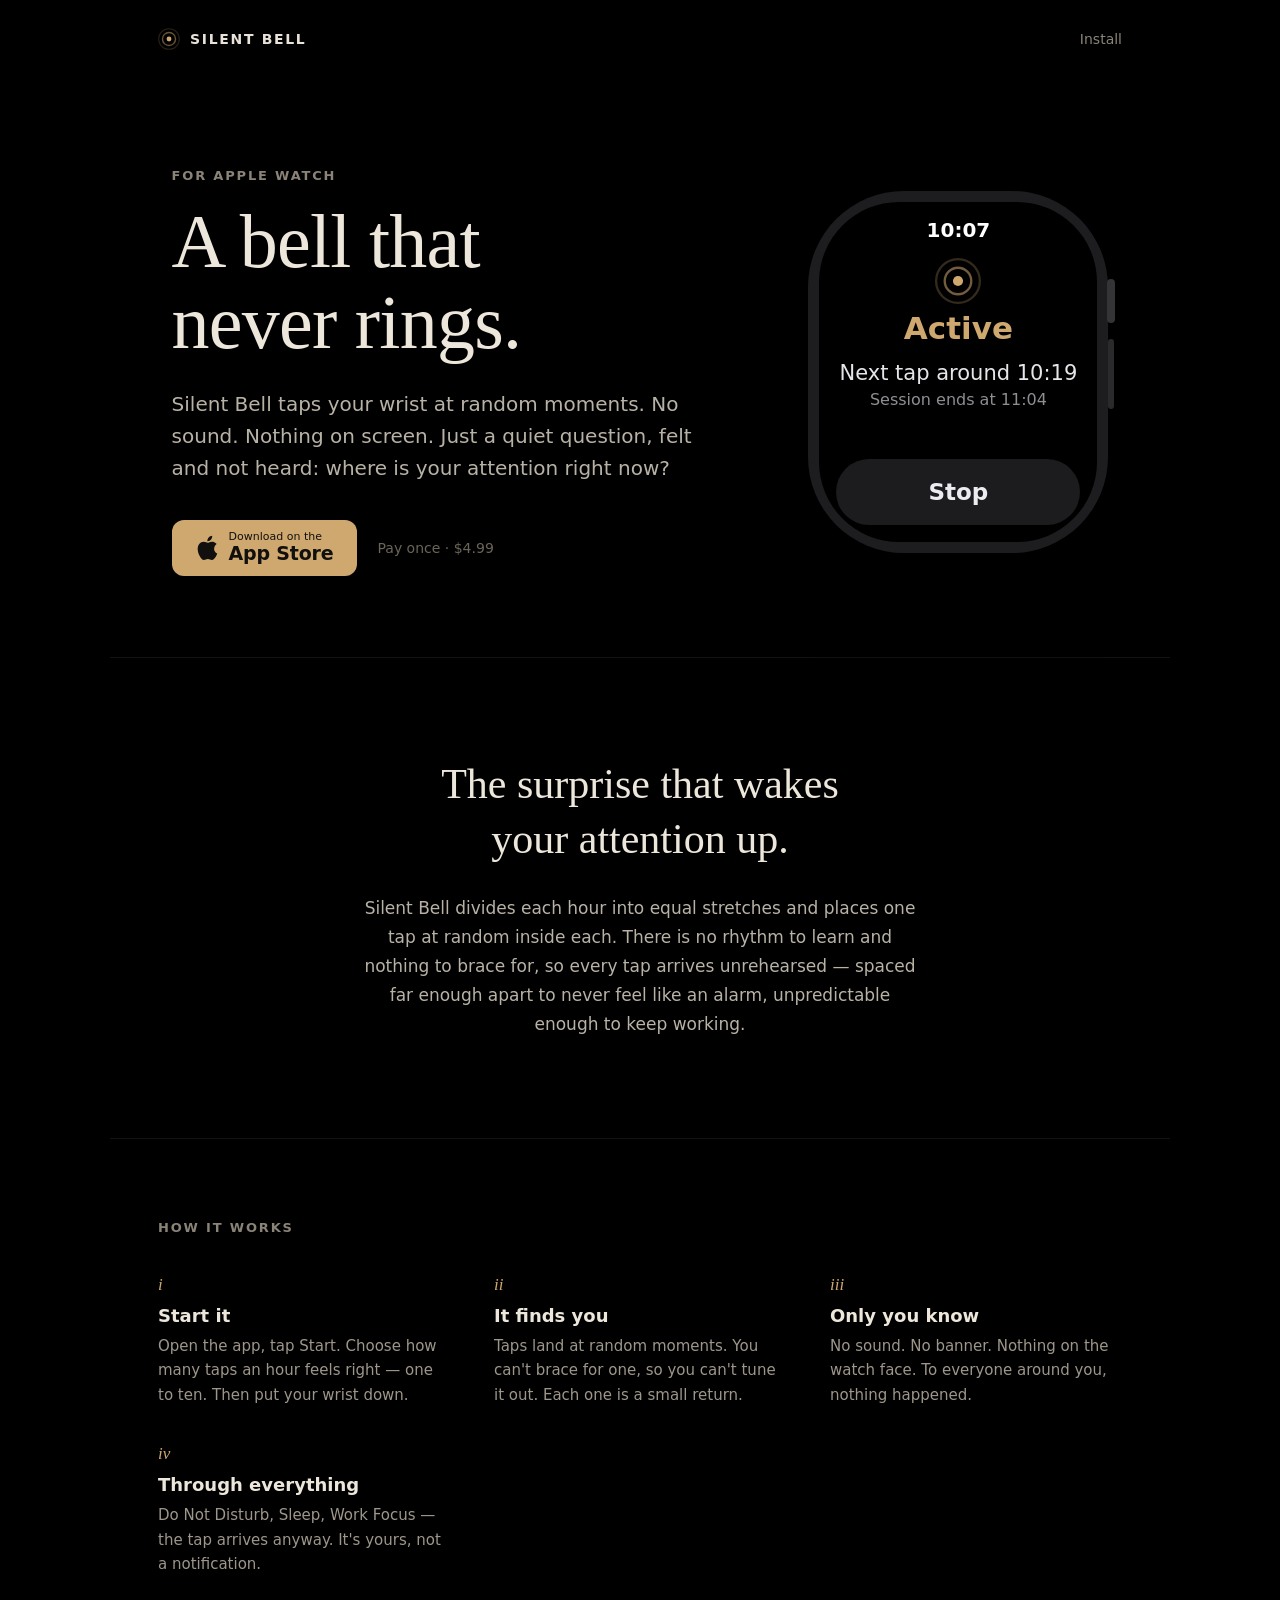
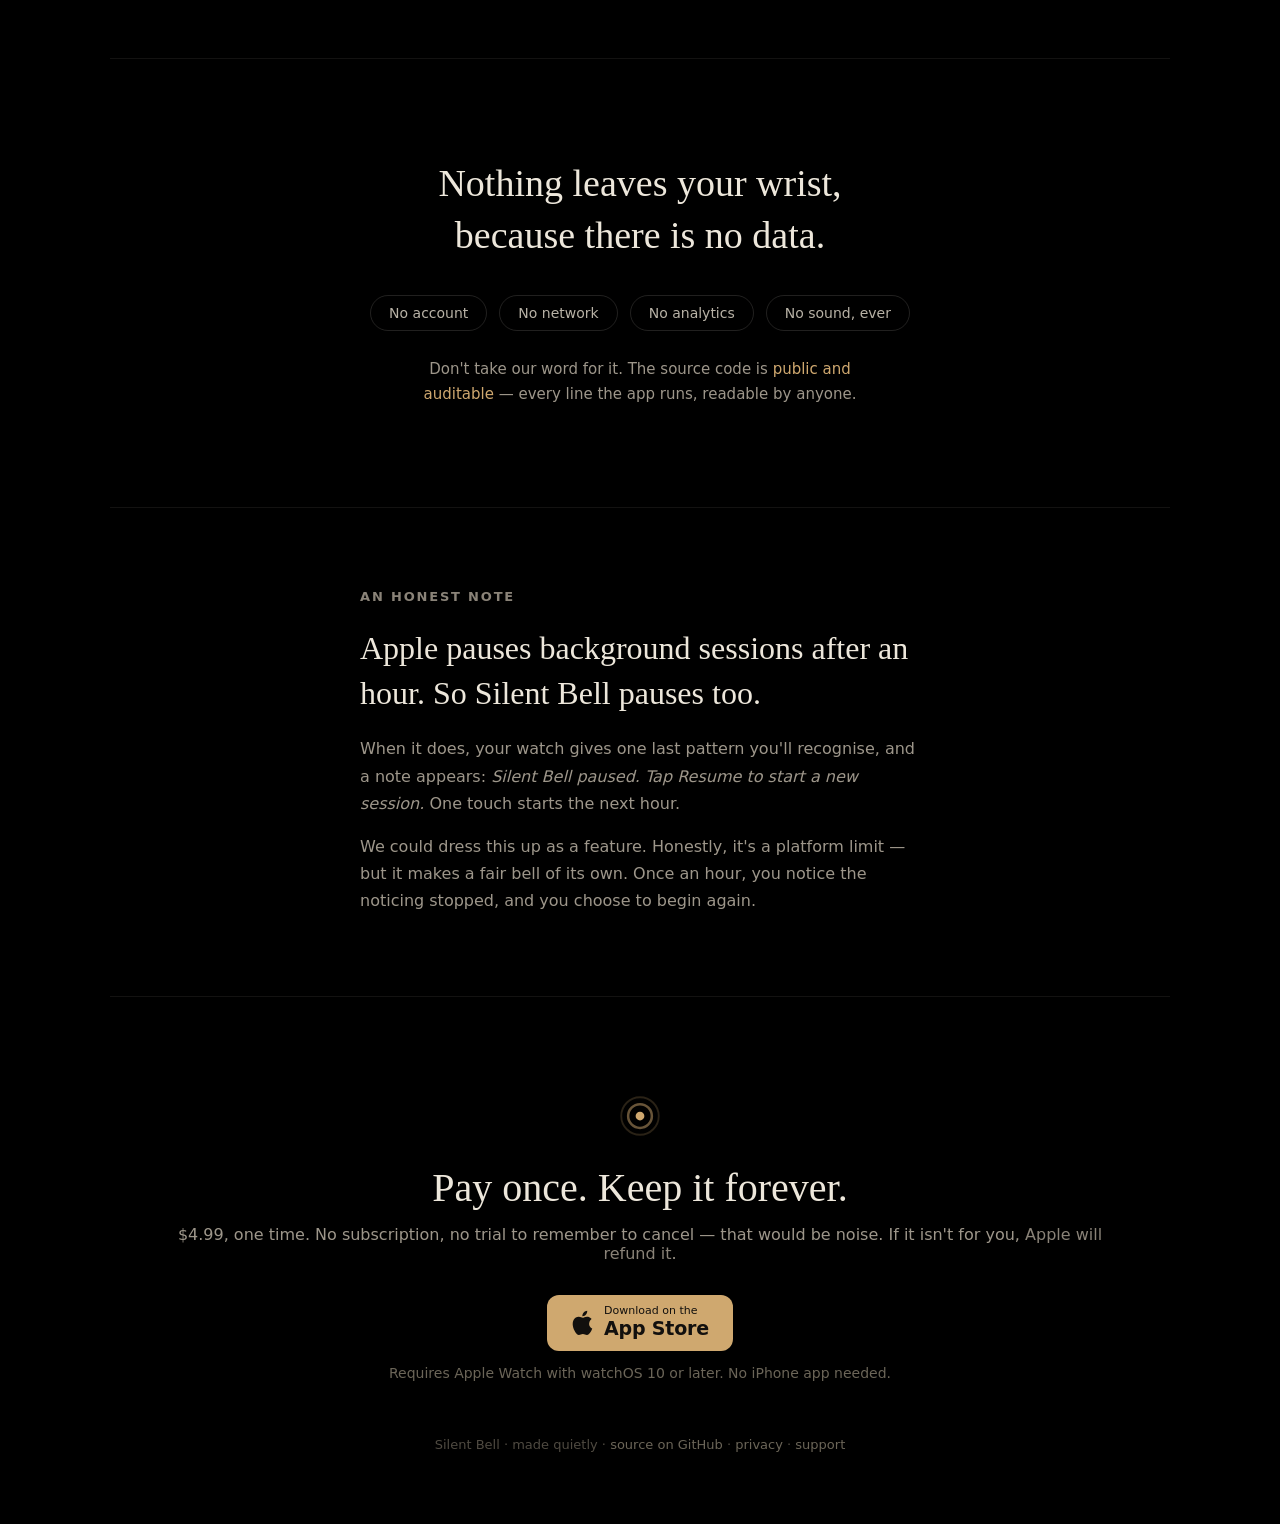
==== commit 1a4f909b: "Use the App Store badge as the call to action, in sand The hero's "Install" pill was a generic butto" ====
--- a/website/index.html
+++ b/website/index.html
@@ -47,7 +47,7 @@
       <h1 style="margin:0;font-weight:300;font-size:clamp(42px,6.4vw,76px);line-height:1.06;letter-spacing:-0.01em;color:#EDE7DB;text-wrap:balance">A bell that never rings.</h1>
       <p style="margin:26px 0 0;font-size:clamp(17px,1.8vw,20px);line-height:1.6;max-width:44ch;color:#B8B2A6">Silent Bell taps your wrist at random moments. No sound. Nothing on screen. Just a quiet question, felt and not heard: where is your attention right now?</p>
       <div style="display:flex;align-items:center;gap:20px;margin-top:36px;flex-wrap:wrap">
-        <a href="https://apps.apple.com/app/id6795404742" style="display:inline-flex;align-items:center;height:48px;padding:0 26px;border-radius:24px;background:#CFA86F;color:#12100e;font-size:15px;font-weight:600">Install</a>
+        <a href="https://apps.apple.com/app/id6795404742" aria-label="Download on the App Store" style="display:inline-flex;align-items:center;gap:11px;height:56px;padding:0 24px;border-radius:12px;background:#CFA86F;color:#12100e"><svg width="22" height="26" viewBox="0 0 22 26" aria-hidden="true"><path d="M18.1 13.7c0-3 2.5-4.5 2.6-4.6-1.4-2.1-3.6-2.4-4.4-2.4-1.9-.2-3.7 1.1-4.6 1.1-.9 0-2.4-1.1-4-1-2 0-3.9 1.2-5 3-2.1 3.7-.5 9.1 1.5 12.1 1 1.5 2.2 3.1 3.8 3 1.5-.1 2.1-1 3.9-1s2.3 1 4 1c1.6 0 2.7-1.5 3.7-2.9 1.2-1.7 1.6-3.3 1.7-3.4-.1-.1-3.2-1.3-3.2-4.9zM15 4.6c.8-1 1.4-2.4 1.2-3.8-1.2 0-2.7.8-3.5 1.8-.8.9-1.5 2.3-1.3 3.7 1.4.1 2.8-.7 3.6-1.7z" fill="#12100e"></path></svg><span style="display:flex;flex-direction:column;align-items:flex-start;line-height:1.15"><span style="font-size:11px">Download on the</span><span style="font-size:19px;font-weight:600;letter-spacing:-.01em">App Store</span></span></a>
         <span style="font-size:14px;color:#6b6558">Pay once · $4.99</span>
       </div>
     </div>
@@ -143,7 +143,7 @@
     <p class="serif" style="margin:24px 0 0;font-weight:300;font-size:clamp(28px,3.4vw,40px);color:#EDE7DB">Pay once. Keep it forever.</p>
     <p style="margin:14px 0 0;font-size:16px;color:#9d968a">$4.99, one time. No subscription, no trial to remember to cancel — that would be noise. If it isn't for you, <a href="support.html#refund" style="color:#8a8378">Apple will refund it</a>.</p>
     <div style="display:flex;flex-direction:column;align-items:center;gap:14px;margin-top:32px">
-      <a href="https://apps.apple.com/app/id6795404742" aria-label="Download on the App Store" style="display:inline-flex;align-items:center;gap:11px;height:56px;padding:0 24px;border-radius:12px;background:#EDE7DB;color:#12100e;border:1px solid rgba(232,226,216,.10)">
+      <a href="https://apps.apple.com/app/id6795404742" aria-label="Download on the App Store" style="display:inline-flex;align-items:center;gap:11px;height:56px;padding:0 24px;border-radius:12px;background:#CFA86F;color:#12100e">
         <svg width="22" height="26" viewBox="0 0 22 26" aria-hidden="true"><path d="M18.1 13.7c0-3 2.5-4.5 2.6-4.6-1.4-2.1-3.6-2.4-4.4-2.4-1.9-.2-3.7 1.1-4.6 1.1-.9 0-2.4-1.1-4-1-2 0-3.9 1.2-5 3-2.1 3.7-.5 9.1 1.5 12.1 1 1.5 2.2 3.1 3.8 3 1.5-.1 2.1-1 3.9-1s2.3 1 4 1c1.6 0 2.7-1.5 3.7-2.9 1.2-1.7 1.6-3.3 1.7-3.4-.1-.1-3.2-1.3-3.2-4.9zM15 4.6c.8-1 1.4-2.4 1.2-3.8-1.2 0-2.7.8-3.5 1.8-.8.9-1.5 2.3-1.3 3.7 1.4.1 2.8-.7 3.6-1.7z" fill="#12100e"></path></svg>
         <span style="display:flex;flex-direction:column;align-items:flex-start;line-height:1.15"><span style="font-size:11px">Download on the</span><span style="font-size:19px;font-weight:600;letter-spacing:-.01em">App Store</span></span>
       </a>
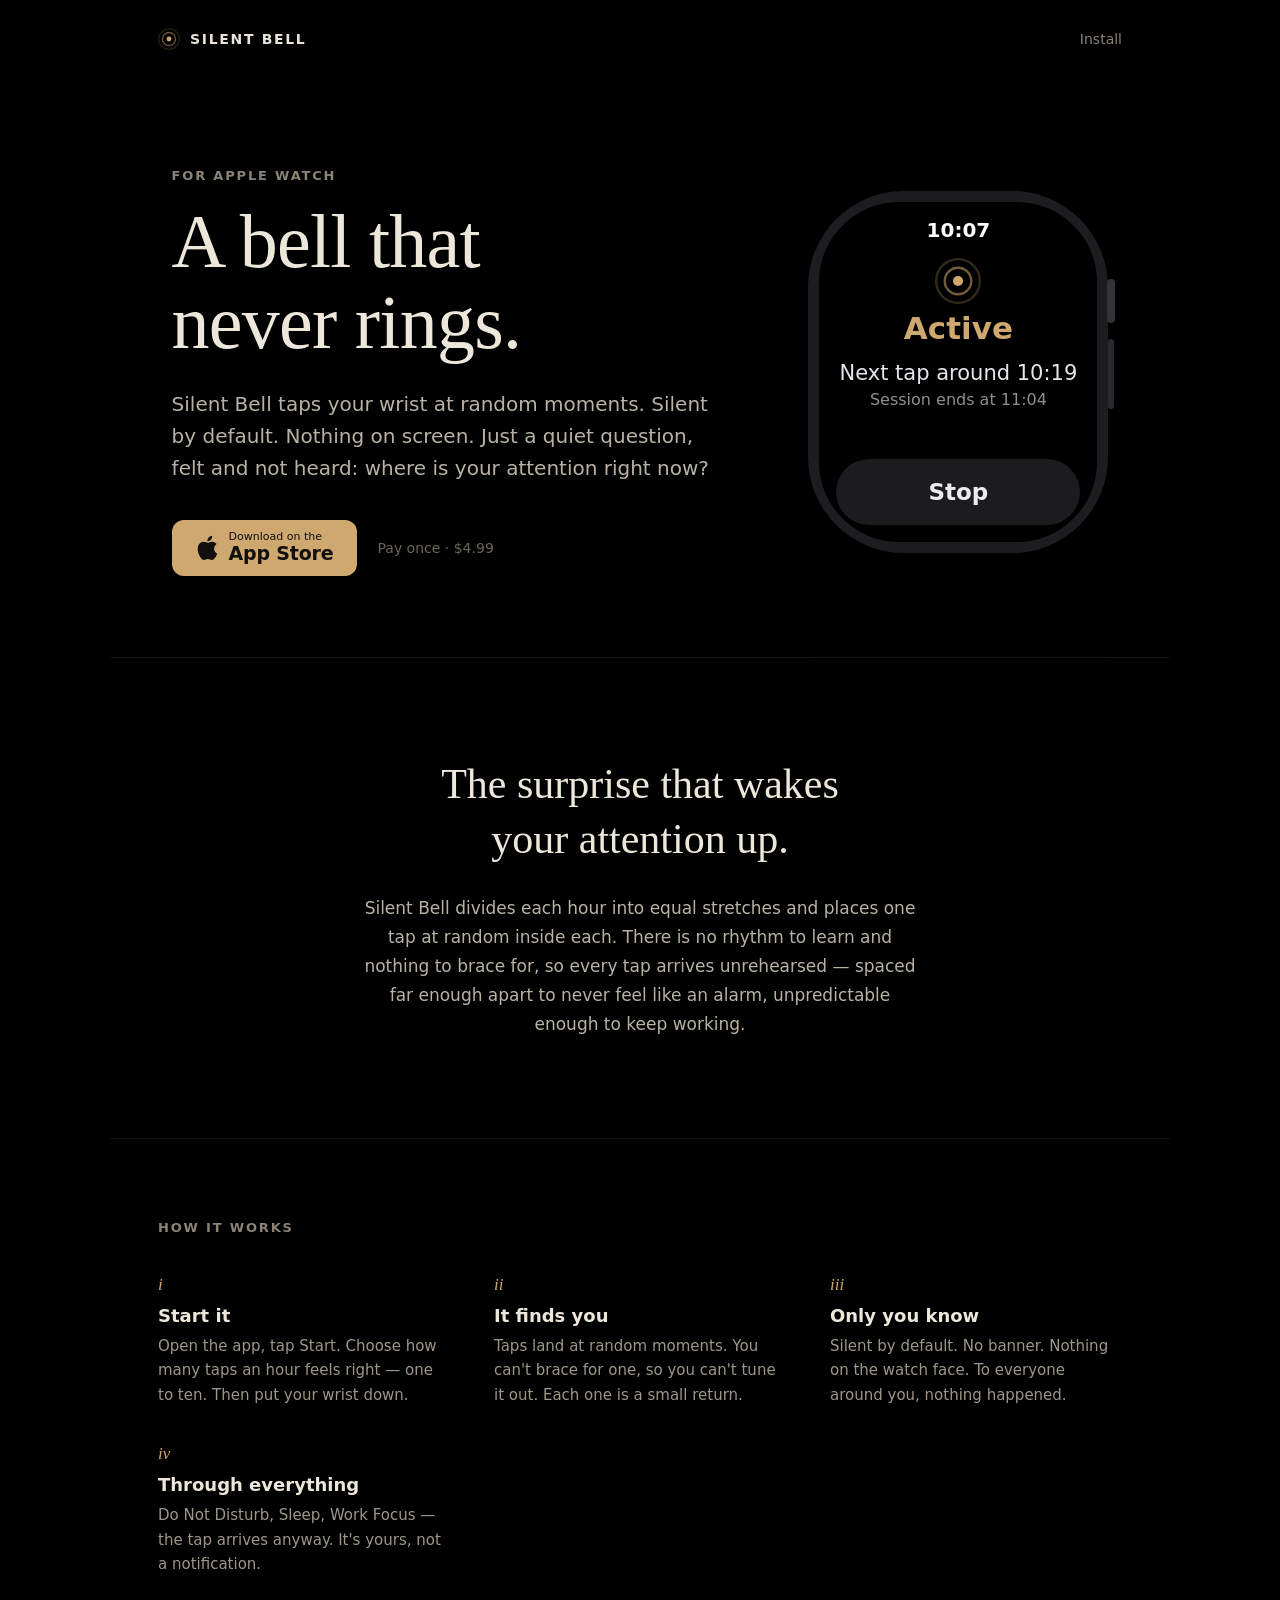
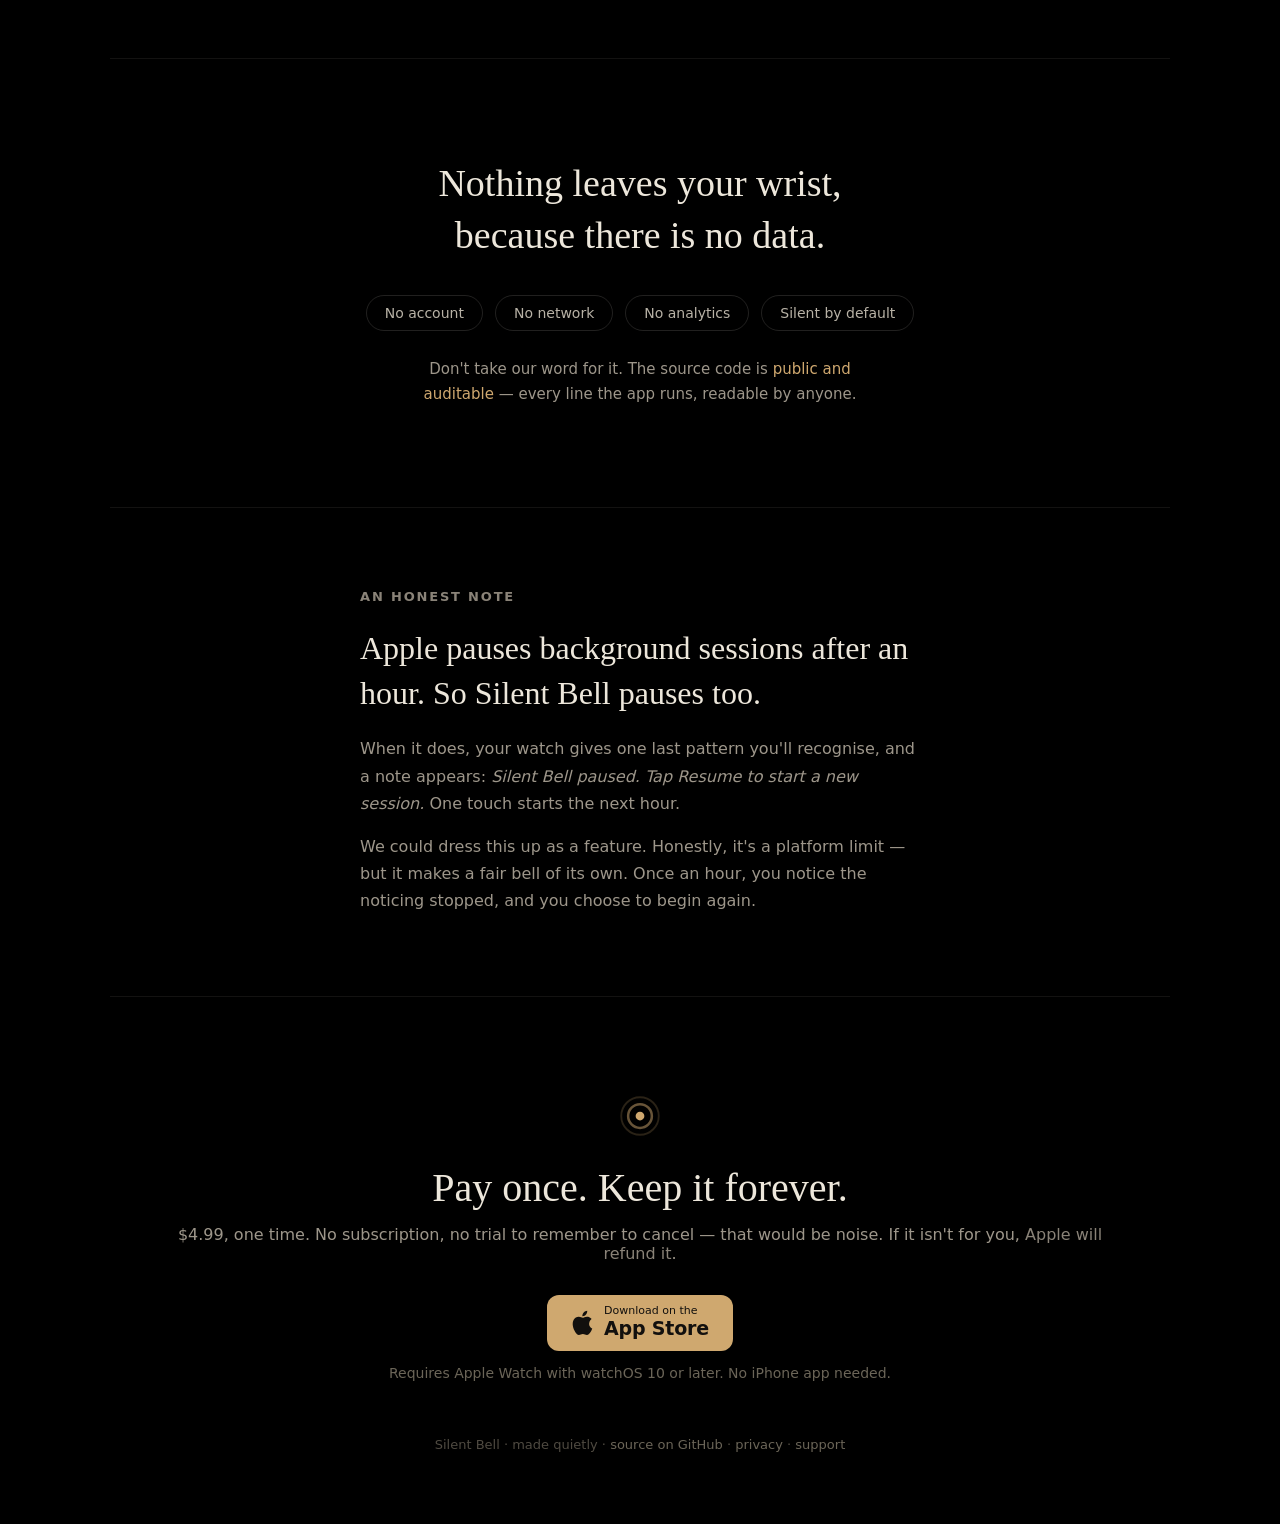
==== commit 6cdd9fd7: "Make the app silent by default, and say honestly when it isn't Issue #1: with the Watch's Silent Mod" ====
--- a/website/index.html
+++ b/website/index.html
@@ -4,7 +4,7 @@
 <meta charset="utf-8">
 <meta name="viewport" content="width=device-width, initial-scale=1">
 <title>Silent Bell — a bell that never rings, for Apple Watch</title>
-<meta name="description" content="Silent Bell taps your wrist at random moments. No sound, nothing on screen — a quiet prompt to notice where your attention is. For Apple Watch. Pay once, $4.99.">
+<meta name="description" content="Silent Bell taps your wrist at random moments. Silent by default, nothing on screen — a quiet prompt to notice where your attention is. For Apple Watch. Pay once, $4.99.">
 <link rel="canonical" href="https://silentbell.app/">
 
 <!-- Social preview -->
@@ -45,7 +45,7 @@
     <div style="flex:1 1 380px;max-width:560px">
       <div class="eyebrow" style="margin-bottom:18px">FOR APPLE WATCH</div>
       <h1 style="margin:0;font-weight:300;font-size:clamp(42px,6.4vw,76px);line-height:1.06;letter-spacing:-0.01em;color:#EDE7DB;text-wrap:balance">A bell that never rings.</h1>
-      <p style="margin:26px 0 0;font-size:clamp(17px,1.8vw,20px);line-height:1.6;max-width:44ch;color:#B8B2A6">Silent Bell taps your wrist at random moments. No sound. Nothing on screen. Just a quiet question, felt and not heard: where is your attention right now?</p>
+      <p style="margin:26px 0 0;font-size:clamp(17px,1.8vw,20px);line-height:1.6;max-width:44ch;color:#B8B2A6">Silent Bell taps your wrist at random moments. Silent by default. Nothing on screen. Just a quiet question, felt and not heard: where is your attention right now?</p>
       <div style="display:flex;align-items:center;gap:20px;margin-top:36px;flex-wrap:wrap">
         <a href="https://apps.apple.com/app/id6795404742" aria-label="Download on the App Store" style="display:inline-flex;align-items:center;gap:11px;height:56px;padding:0 24px;border-radius:12px;background:#CFA86F;color:#12100e"><svg width="22" height="26" viewBox="0 0 22 26" aria-hidden="true"><path d="M18.1 13.7c0-3 2.5-4.5 2.6-4.6-1.4-2.1-3.6-2.4-4.4-2.4-1.9-.2-3.7 1.1-4.6 1.1-.9 0-2.4-1.1-4-1-2 0-3.9 1.2-5 3-2.1 3.7-.5 9.1 1.5 12.1 1 1.5 2.2 3.1 3.8 3 1.5-.1 2.1-1 3.9-1s2.3 1 4 1c1.6 0 2.7-1.5 3.7-2.9 1.2-1.7 1.6-3.3 1.7-3.4-.1-.1-3.2-1.3-3.2-4.9zM15 4.6c.8-1 1.4-2.4 1.2-3.8-1.2 0-2.7.8-3.5 1.8-.8.9-1.5 2.3-1.3 3.7 1.4.1 2.8-.7 3.6-1.7z" fill="#12100e"></path></svg><span style="display:flex;flex-direction:column;align-items:flex-start;line-height:1.15"><span style="font-size:11px">Download on the</span><span style="font-size:19px;font-weight:600;letter-spacing:-.01em">App Store</span></span></a>
         <span style="font-size:14px;color:#6b6558">Pay once · $4.99</span>
@@ -99,7 +99,7 @@
       <div>
         <div class="beat-n">iii</div>
         <div class="beat-t">Only you know</div>
-        <div class="beat-d">No sound. No banner. Nothing on the watch face. To everyone around you, nothing happened.</div>
+        <div class="beat-d">Silent by default. No banner. Nothing on the watch face. To everyone around you, nothing happened.</div>
       </div>
       <div>
         <div class="beat-n">iv</div>
@@ -117,7 +117,7 @@
         <span class="pill">No account</span>
         <span class="pill">No network</span>
         <span class="pill">No analytics</span>
-        <span class="pill">No sound, ever</span>
+        <span class="pill">Silent by default</span>
       </div>
       <p style="margin:26px auto 0;font-size:15px;line-height:1.7;color:#9d968a;max-width:48ch">Don't take our word for it. The source code is <a href="https://github.com/jakublipinski/Silent-Bell">public and auditable</a> — every line the app runs, readable by anyone.</p>
     </div>
@@ -158,5 +158,11 @@
   </section>
 
 </div>
+
+<!-- GoatCounter: aggregate visit counts, no cookies, no personal data. The
+     script is self-hosted like the fonts, so the only request to a third
+     party is the count itself. See privacy.html. -->
+<script data-goatcounter="https://silentbell.goatcounter.com/count"
+        async src="/count.js"></script>
 </body>
 </html>
